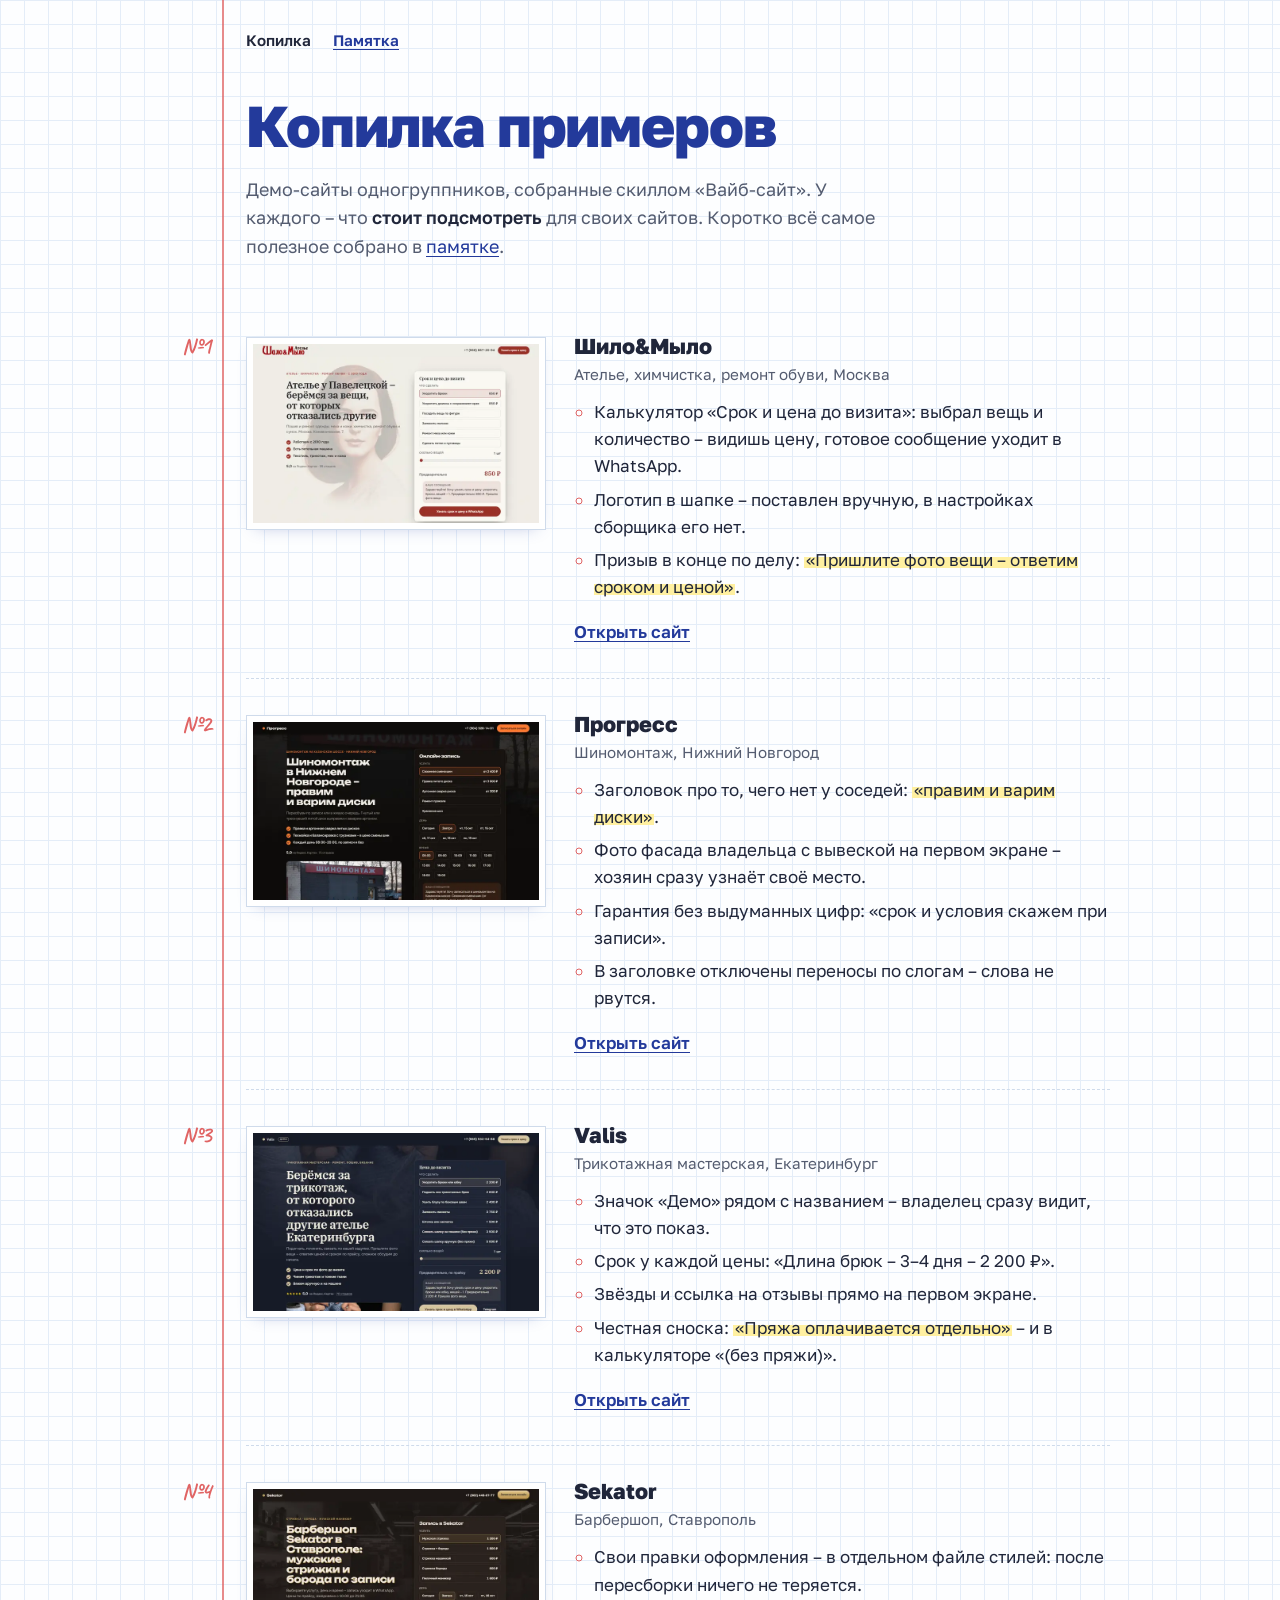
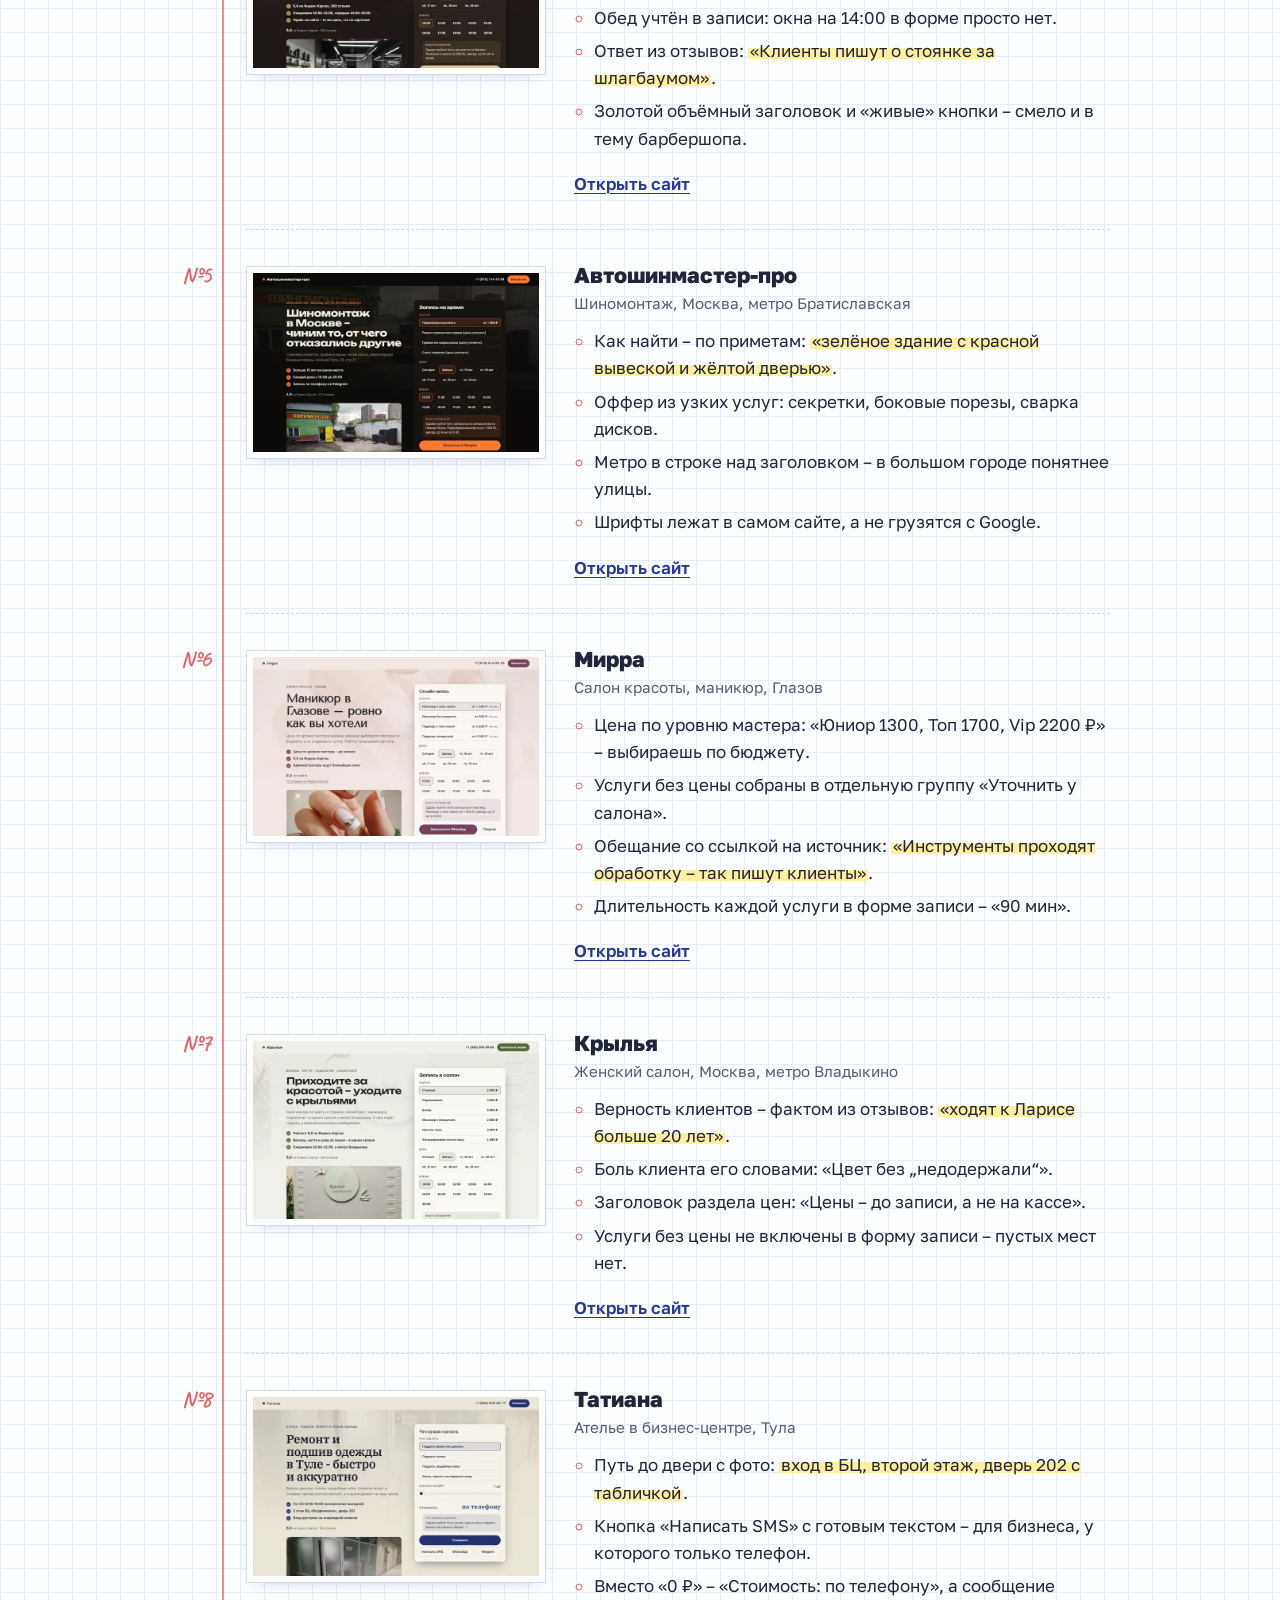
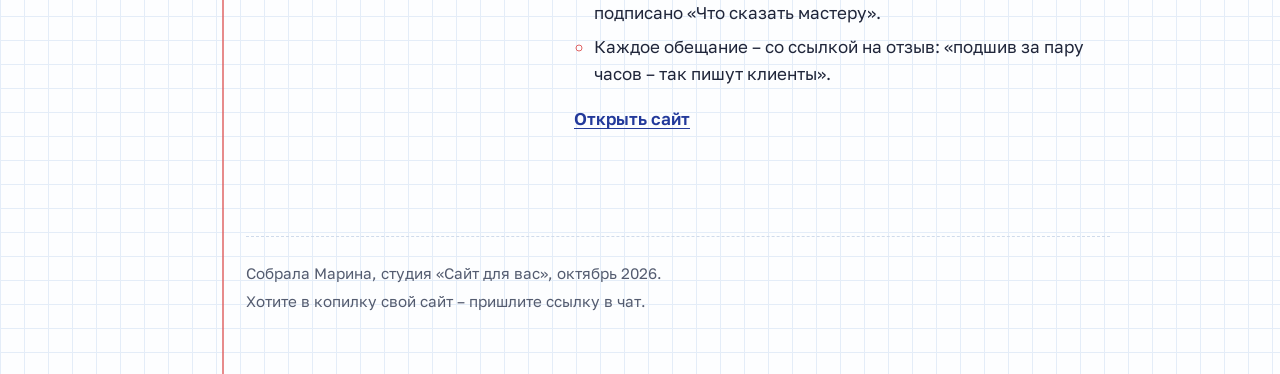
==== index.html @ 75100406 "Копилка примеров и памятка для одногруппников Co-Authored-By: Claude Opus 5.5 <noreply@anthropic.com" ====
<!doctype html>
<html lang="ru">
<head>
<meta charset="utf-8">
<meta name="viewport" content="width=device-width, initial-scale=1">
<title>Копилка примеров – сайты одногруппников</title>
<meta name="description" content="Восемь демо-сайтов одногруппников и что в каждом стоит подсмотреть для своих сайтов.">
<meta property="og:title" content="Копилка примеров – сайты одногруппников">
<meta property="og:description" content="Восемь демо-сайтов и что в каждом стоит подсмотреть: заголовки, путь до двери, кнопка SMS, честные цены.">
<meta property="og:type" content="website">
<meta name="robots" content="noindex, nofollow">
<link rel="icon" href="data:image/svg+xml,%3Csvg xmlns='http://www.w3.org/2000/svg' viewBox='0 0 32 32'%3E%3Crect width='32' height='32' rx='6' fill='%23233a9b'/%3E%3Cpath d='M9 6v20' stroke='%23e06464' stroke-width='2'/%3E%3C/svg%3E">
<link rel="stylesheet" href="assets/fonts/fonts.css">
<link rel="stylesheet" href="style.css">
</head>
<body>
<main class="page">
  <nav class="nav" aria-label="Страницы">
    <a href="./" aria-current="page">Копилка</a>
    <a href="pamyatka.html">Памятка</a>
  </nav>

  <h1>Копилка примеров</h1>
  <p class="lead">Демо-сайты одногруппников, собранные скиллом «Вайб-сайт». У каждого – что <strong>стоит подсмотреть</strong> для своих сайтов. Коротко всё самое полезное собрано в <a href="pamyatka.html">памятке</a>.</p>

  <ol class="clips">
    <li class="clip">
      <span class="note" aria-hidden="true">№1</span>
      <a class="shot" href="https://vineravip2018-jpg.github.io/shilo-mylo/" target="_blank" rel="noopener"><img src="assets/shots/shilo-mylo.webp" alt="Первый экран сайта ателье «Шило&amp;Мыло»" width="720" height="450" loading="lazy"></a>
      <div>
        <h3>Шило&amp;Мыло</h3>
        <p class="where">Ателье, химчистка, ремонт обуви, Москва</p>
        <ul>
          <li>Калькулятор «Срок и цена до визита»: выбрал вещь и количество – видишь цену, готовое сообщение уходит в WhatsApp.</li>
          <li>Логотип в шапке – поставлен вручную, в настройках сборщика его нет.</li>
          <li>Призыв в конце по делу: <mark>«Пришлите фото вещи – ответим сроком и ценой»</mark>.</li>
        </ul>
        <a class="open" href="https://vineravip2018-jpg.github.io/shilo-mylo/" target="_blank" rel="noopener">Открыть сайт</a>
      </div>
    </li>

    <li class="clip">
      <span class="note" aria-hidden="true">№2</span>
      <a class="shot" href="https://erzhevsky-glitch.github.io/shinomontazh-n-n-progress-prodayuschiy/" target="_blank" rel="noopener"><img src="assets/shots/progress.webp" alt="Первый экран сайта шиномонтажа «Прогресс»" width="720" height="450" loading="lazy"></a>
      <div>
        <h3>Прогресс</h3>
        <p class="where">Шиномонтаж, Нижний Новгород</p>
        <ul>
          <li>Заголовок про то, чего нет у соседей: <mark>«правим и варим диски»</mark>.</li>
          <li>Фото фасада владельца с вывеской на первом экране – хозяин сразу узнаёт своё место.</li>
          <li>Гарантия без выдуманных цифр: «срок и условия скажем при записи».</li>
          <li>В заголовке отключены переносы по слогам – слова не рвутся.</li>
        </ul>
        <a class="open" href="https://erzhevsky-glitch.github.io/shinomontazh-n-n-progress-prodayuschiy/" target="_blank" rel="noopener">Открыть сайт</a>
      </div>
    </li>

    <li class="clip">
      <span class="note" aria-hidden="true">№3</span>
      <a class="shot" href="https://matros-smg.github.io/valis/" target="_blank" rel="noopener"><img src="assets/shots/valis.webp" alt="Первый экран сайта трикотажной мастерской Valis" width="720" height="450" loading="lazy"></a>
      <div>
        <h3>Valis</h3>
        <p class="where">Трикотажная мастерская, Екатеринбург</p>
        <ul>
          <li>Значок «Демо» рядом с названием – владелец сразу видит, что это показ.</li>
          <li>Срок у каждой цены: «Длина брюк – 3–4 дня – 2 200 ₽».</li>
          <li>Звёзды и ссылка на отзывы прямо на первом экране.</li>
          <li>Честная сноска: <mark>«Пряжа оплачивается отдельно»</mark> – и в калькуляторе «(без пряжи)».</li>
        </ul>
        <a class="open" href="https://matros-smg.github.io/valis/" target="_blank" rel="noopener">Открыть сайт</a>
      </div>
    </li>

    <li class="clip">
      <span class="note" aria-hidden="true">№4</span>
      <a class="shot" href="https://andreikovalev68.github.io/sekator/" target="_blank" rel="noopener"><img src="assets/shots/sekator.webp" alt="Первый экран сайта барбершопа Sekator" width="720" height="450" loading="lazy"></a>
      <div>
        <h3>Sekator</h3>
        <p class="where">Барбершоп, Ставрополь</p>
        <ul>
          <li>Свои правки оформления – в отдельном файле стилей: после пересборки ничего не теряется.</li>
          <li>Обед учтён в записи: окна на 14:00 в форме просто нет.</li>
          <li>Ответ из отзывов: <mark>«Клиенты пишут о стоянке за шлагбаумом»</mark>.</li>
          <li>Золотой объёмный заголовок и «живые» кнопки – смело и в тему барбершопа.</li>
        </ul>
        <a class="open" href="https://andreikovalev68.github.io/sekator/" target="_blank" rel="noopener">Открыть сайт</a>
      </div>
    </li>

    <li class="clip">
      <span class="note" aria-hidden="true">№5</span>
      <a class="shot" href="https://allaulyanova.github.io/shinomontazh/" target="_blank" rel="noopener"><img src="assets/shots/avtoshinmaster.webp" alt="Первый экран сайта шиномонтажа «Автошинмастер-про»" width="720" height="450" loading="lazy"></a>
      <div>
        <h3>Автошинмастер-про</h3>
        <p class="where">Шиномонтаж, Москва, метро Братиславская</p>
        <ul>
          <li>Как найти – по приметам: <mark>«зелёное здание с красной вывеской и жёлтой дверью»</mark>.</li>
          <li>Оффер из узких услуг: секретки, боковые порезы, сварка дисков.</li>
          <li>Метро в строке над заголовком – в большом городе понятнее улицы.</li>
          <li>Шрифты лежат в самом сайте, а не грузятся с Google.</li>
        </ul>
        <a class="open" href="https://allaulyanova.github.io/shinomontazh/" target="_blank" rel="noopener">Открыть сайт</a>
      </div>
    </li>

    <li class="clip">
      <span class="note" aria-hidden="true">№6</span>
      <a class="shot" href="https://tuzir2022-creator.github.io/mirra/prod/" target="_blank" rel="noopener"><img src="assets/shots/mirra.webp" alt="Первый экран сайта салона красоты «Мирра»" width="720" height="450" loading="lazy"></a>
      <div>
        <h3>Мирра</h3>
        <p class="where">Салон красоты, маникюр, Глазов</p>
        <ul>
          <li>Цена по уровню мастера: «Юниор 1300, Топ 1700, Vip 2200 ₽» – выбираешь по бюджету.</li>
          <li>Услуги без цены собраны в отдельную группу «Уточнить у салона».</li>
          <li>Обещание со ссылкой на источник: <mark>«Инструменты проходят обработку – так пишут клиенты»</mark>.</li>
          <li>Длительность каждой услуги в форме записи – «90 мин».</li>
        </ul>
        <a class="open" href="https://tuzir2022-creator.github.io/mirra/prod/" target="_blank" rel="noopener">Открыть сайт</a>
      </div>
    </li>

    <li class="clip">
      <span class="note" aria-hidden="true">№7</span>
      <a class="shot" href="https://max19761007.github.io/wings/" target="_blank" rel="noopener"><img src="assets/shots/krylya.webp" alt="Первый экран сайта салона «Крылья»" width="720" height="450" loading="lazy"></a>
      <div>
        <h3>Крылья</h3>
        <p class="where">Женский салон, Москва, метро Владыкино</p>
        <ul>
          <li>Верность клиентов – фактом из отзывов: <mark>«ходят к Ларисе больше 20 лет»</mark>.</li>
          <li>Боль клиента его словами: «Цвет без „недодержали“».</li>
          <li>Заголовок раздела цен: «Цены – до записи, а не на кассе».</li>
          <li>Услуги без цены не включены в форму записи – пустых мест нет.</li>
        </ul>
        <a class="open" href="https://max19761007.github.io/wings/" target="_blank" rel="noopener">Открыть сайт</a>
      </div>
    </li>

    <li class="clip">
      <span class="note" aria-hidden="true">№8</span>
      <a class="shot" href="https://stomlr64-bit.github.io/tatiana/" target="_blank" rel="noopener"><img src="assets/shots/tatiana.webp" alt="Первый экран сайта ателье «Татиана»" width="720" height="450" loading="lazy"></a>
      <div>
        <h3>Татиана</h3>
        <p class="where">Ателье в бизнес-центре, Тула</p>
        <ul>
          <li>Путь до двери с фото: <mark>вход в БЦ, второй этаж, дверь 202 с табличкой</mark>.</li>
          <li>Кнопка «Написать SMS» с готовым текстом – для бизнеса, у которого только телефон.</li>
          <li>Вместо «0 ₽» – «Стоимость: по телефону», а сообщение подписано «Что сказать мастеру».</li>
          <li>Каждое обещание – со ссылкой на отзыв: «подшив за пару часов – так пишут клиенты».</li>
        </ul>
        <a class="open" href="https://stomlr64-bit.github.io/tatiana/" target="_blank" rel="noopener">Открыть сайт</a>
      </div>
    </li>
  </ol>

  <footer class="foot">
    <p>Собрала Марина, студия «Сайт для вас», октябрь 2026.</p>
    <p>Хотите в копилку свой сайт – пришлите ссылку в чат.</p>
  </footer>
</main>
</body>
</html>
---- assets/fonts/fonts.css ----
/* Шрифты страницы лежат в самой странице (не грузятся с Google Fonts): Golos Text 400–800, Caveat 600.
   Алфавиты: кириллица и латиница (в latin-ext – знак рубля ₽). Источник: Google Fonts, лицензия SIL Open Font License. */
/* cyrillic-ext */
@font-face {
  font-family: 'Caveat';
  font-style: normal;
  font-weight: 600;
  font-display: swap;
  src: url(caveat-cyrillic-ext.woff2) format('woff2');
  unicode-range: U+0460-052F, U+1C80-1C8A, U+20B4, U+2DE0-2DFF, U+A640-A69F, U+FE2E-FE2F;
}
/* cyrillic */
@font-face {
  font-family: 'Caveat';
  font-style: normal;
  font-weight: 600;
  font-display: swap;
  src: url(caveat-cyrillic.woff2) format('woff2');
  unicode-range: U+0301, U+0400-045F, U+0490-0491, U+04B0-04B1, U+2116;
}
/* latin-ext */
@font-face {
  font-family: 'Caveat';
  font-style: normal;
  font-weight: 600;
  font-display: swap;
  src: url(caveat-latin-ext.woff2) format('woff2');
  unicode-range: U+0100-02BA, U+02BD-02C5, U+02C7-02CC, U+02CE-02D7, U+02DD-02FF, U+0304, U+0308, U+0329, U+1D00-1DBF, U+1E00-1E9F, U+1EF2-1EFF, U+2020, U+20A0-20AB, U+20AD-20C4, U+2113, U+2C60-2C7F, U+A720-A7FF;
}
/* latin */
@font-face {
  font-family: 'Caveat';
  font-style: normal;
  font-weight: 600;
  font-display: swap;
  src: url(caveat-latin.woff2) format('woff2');
  unicode-range: U+0000-00FF, U+0131, U+0152-0153, U+02BB-02BC, U+02C6, U+02DA, U+02DC, U+0304, U+0308, U+0329, U+2000-206F, U+20AC, U+2122, U+2191, U+2193, U+2212, U+2215, U+FEFF, U+FFFD;
}
/* cyrillic-ext */
@font-face {
  font-family: 'Golos Text';
  font-style: normal;
  font-weight: 400;
  font-display: swap;
  src: url(golos-text-cyrillic-ext.woff2) format('woff2');
  unicode-range: U+0460-052F, U+1C80-1C8A, U+20B4, U+2DE0-2DFF, U+A640-A69F, U+FE2E-FE2F;
}
/* cyrillic */
@font-face {
  font-family: 'Golos Text';
  font-style: normal;
  font-weight: 400;
  font-display: swap;
  src: url(golos-text-cyrillic.woff2) format('woff2');
  unicode-range: U+0301, U+0400-045F, U+0490-0491, U+04B0-04B1, U+2116;
}
/* latin-ext */
@font-face {
  font-family: 'Golos Text';
  font-style: normal;
  font-weight: 400;
  font-display: swap;
  src: url(golos-text-latin-ext.woff2) format('woff2');
  unicode-range: U+0100-02BA, U+02BD-02C5, U+02C7-02CC, U+02CE-02D7, U+02DD-02FF, U+0304, U+0308, U+0329, U+1D00-1DBF, U+1E00-1E9F, U+1EF2-1EFF, U+2020, U+20A0-20AB, U+20AD-20C4, U+2113, U+2C60-2C7F, U+A720-A7FF;
}
/* latin */
@font-face {
  font-family: 'Golos Text';
  font-style: normal;
  font-weight: 400;
  font-display: swap;
  src: url(golos-text-latin.woff2) format('woff2');
  unicode-range: U+0000-00FF, U+0131, U+0152-0153, U+02BB-02BC, U+02C6, U+02DA, U+02DC, U+0304, U+0308, U+0329, U+2000-206F, U+20AC, U+2122, U+2191, U+2193, U+2212, U+2215, U+FEFF, U+FFFD;
}
/* cyrillic-ext */
@font-face {
  font-family: 'Golos Text';
  font-style: normal;
  font-weight: 600;
  font-display: swap;
  src: url(golos-text-cyrillic-ext.woff2) format('woff2');
  unicode-range: U+0460-052F, U+1C80-1C8A, U+20B4, U+2DE0-2DFF, U+A640-A69F, U+FE2E-FE2F;
}
/* cyrillic */
@font-face {
  font-family: 'Golos Text';
  font-style: normal;
  font-weight: 600;
  font-display: swap;
  src: url(golos-text-cyrillic.woff2) format('woff2');
  unicode-range: U+0301, U+0400-045F, U+0490-0491, U+04B0-04B1, U+2116;
}
/* latin-ext */
@font-face {
  font-family: 'Golos Text';
  font-style: normal;
  font-weight: 600;
  font-display: swap;
  src: url(golos-text-latin-ext.woff2) format('woff2');
  unicode-range: U+0100-02BA, U+02BD-02C5, U+02C7-02CC, U+02CE-02D7, U+02DD-02FF, U+0304, U+0308, U+0329, U+1D00-1DBF, U+1E00-1E9F, U+1EF2-1EFF, U+2020, U+20A0-20AB, U+20AD-20C4, U+2113, U+2C60-2C7F, U+A720-A7FF;
}
/* latin */
@font-face {
  font-family: 'Golos Text';
  font-style: normal;
  font-weight: 600;
  font-display: swap;
  src: url(golos-text-latin.woff2) format('woff2');
  unicode-range: U+0000-00FF, U+0131, U+0152-0153, U+02BB-02BC, U+02C6, U+02DA, U+02DC, U+0304, U+0308, U+0329, U+2000-206F, U+20AC, U+2122, U+2191, U+2193, U+2212, U+2215, U+FEFF, U+FFFD;
}
/* cyrillic-ext */
@font-face {
  font-family: 'Golos Text';
  font-style: normal;
  font-weight: 800;
  font-display: swap;
  src: url(golos-text-cyrillic-ext.woff2) format('woff2');
  unicode-range: U+0460-052F, U+1C80-1C8A, U+20B4, U+2DE0-2DFF, U+A640-A69F, U+FE2E-FE2F;
}
/* cyrillic */
@font-face {
  font-family: 'Golos Text';
  font-style: normal;
  font-weight: 800;
  font-display: swap;
  src: url(golos-text-cyrillic.woff2) format('woff2');
  unicode-range: U+0301, U+0400-045F, U+0490-0491, U+04B0-04B1, U+2116;
}
/* latin-ext */
@font-face {
  font-family: 'Golos Text';
  font-style: normal;
  font-weight: 800;
  font-display: swap;
  src: url(golos-text-latin-ext.woff2) format('woff2');
  unicode-range: U+0100-02BA, U+02BD-02C5, U+02C7-02CC, U+02CE-02D7, U+02DD-02FF, U+0304, U+0308, U+0329, U+1D00-1DBF, U+1E00-1E9F, U+1EF2-1EFF, U+2020, U+20A0-20AB, U+20AD-20C4, U+2113, U+2C60-2C7F, U+A720-A7FF;
}
/* latin */
@font-face {
  font-family: 'Golos Text';
  font-style: normal;
  font-weight: 800;
  font-display: swap;
  src: url(golos-text-latin.woff2) format('woff2');
  unicode-range: U+0000-00FF, U+0131, U+0152-0153, U+02BB-02BC, U+02C6, U+02DA, U+02DC, U+0304, U+0308, U+0329, U+2000-206F, U+20AC, U+2122, U+2191, U+2193, U+2212, U+2215, U+FEFF, U+FFFD;
}
---- style.css ----
/* Копилка примеров и памятка – страница-тетрадь: клетка, красное поле, синие чернила, жёлтый маркер */
:root {
  --paper: #fdfeff;
  --grid: #e4edf8;
  --ink: #233a9b;
  --text: #20263a;
  --pencil: #545c70;
  --margin: #e06464;
  --marker: #fff0a0;
  --rule: #cfdbeb;
  --cell: 24px;
  --gut: 20px;
}
* { box-sizing: border-box; }
html { -webkit-text-size-adjust: 100%; }
body {
  margin: 0; color: var(--text); background-color: var(--paper);
  background-image:
    linear-gradient(var(--grid) 1px, transparent 1px),
    linear-gradient(90deg, var(--grid) 1px, transparent 1px);
  background-size: var(--cell) var(--cell);
  font: 400 17px/1.6 "Golos Text", "Segoe UI", system-ui, sans-serif;
}
a { color: var(--ink); text-underline-offset: 3px; text-decoration-thickness: 1px; }
a:hover { text-decoration-thickness: 2px; }
:focus-visible { outline: 3px solid var(--ink); outline-offset: 3px; border-radius: 2px; }

/* лист с красным полем слева */
.page {
  max-width: 980px; margin: 0 auto; padding: 28px var(--gut) 56px 96px;
  position: relative;
}
.page::before {
  content: ""; position: absolute; top: 0; bottom: 0; left: 72px;
  border-left: 2px solid var(--margin); opacity: .75;
}

.nav { display: flex; gap: 22px; font-weight: 600; font-size: .95rem; margin-bottom: 44px; }
.nav a[aria-current="page"] { color: var(--text); text-decoration: none; }

h1 {
  margin: 0; color: var(--ink); font-weight: 800;
  font-size: clamp(2.3rem, 6vw, 3.6rem); line-height: 1.05; letter-spacing: -.02em;
}
.lead { max-width: 640px; margin: 18px 0 0; font-size: 1.12rem; color: var(--pencil); }
.lead strong { color: var(--text); font-weight: 600; }

h2 {
  margin: 64px 0 8px; color: var(--ink); font-weight: 800;
  font-size: clamp(1.6rem, 3.6vw, 2.2rem); line-height: 1.15; letter-spacing: -.01em;
}
h2 + .sub { margin: 0 0 24px; color: var(--pencil); max-width: 640px; }

mark { background: linear-gradient(transparent 38%, var(--marker) 38%, var(--marker) 92%, transparent 92%); color: inherit; padding: 0 2px; }

/* пометка карандашом на полях */
.note {
  position: absolute; left: -96px; width: 62px; text-align: right;
  font: 600 1.55rem/1 "Caveat", cursive; color: var(--margin); transform: rotate(-4deg);
}

/* ---------- копилка: вырезки ---------- */
.clips { list-style: none; margin: 40px 0 0; padding: 0; }
.clip {
  position: relative; display: grid; grid-template-columns: 300px minmax(0, 1fr); gap: 28px;
  padding: 32px 0; border-top: 1px dashed var(--rule);
}
.clip:first-child { border-top: 0; }
.clip .note { top: 34px; }
.shot {
  display: block; align-self: start; margin: 4px 0 0; padding: 6px; background: #fff;
  border: 1px solid var(--rule); box-shadow: 0 6px 16px -10px rgba(35, 58, 155, .35);
}
.shot img { display: block; width: 100%; height: auto; aspect-ratio: 16 / 10; object-fit: cover; }
.clip h3 { margin: 0; font-size: 1.35rem; line-height: 1.25; font-weight: 800; }
.where { margin: 2px 0 12px; color: var(--pencil); font-size: .95rem; }
.clip ul { margin: 0; padding-left: 20px; }
.clip li { margin: 6px 0; }
.clip li::marker { color: var(--margin); }
.open { display: inline-block; margin-top: 12px; font-weight: 600; }

/* ---------- памятка ---------- */
.tips, .errors { margin: 0; padding-left: 0; list-style: none; counter-reset: n; }
.tips > li, .errors > li { position: relative; counter-increment: n; padding: 14px 0 14px 0; border-top: 1px dashed var(--rule); }
.tips > li:first-child, .errors > li:first-child { border-top: 0; }
.tips > li::before, .errors > li::before {
  content: counter(n); position: absolute; left: -96px; width: 62px; text-align: right; top: 12px;
  font: 600 1.7rem/1 "Caveat", cursive; color: var(--ink);
}
.errors > li::before { color: var(--margin); }
.tips h3, .errors h3 { margin: 0 0 4px; font-size: 1.12rem; font-weight: 800; line-height: 1.35; }
.tips p, .errors p { margin: 4px 0 0; max-width: 680px; }
.tips ul { margin: 6px 0 0; padding-left: 20px; }
.tips ul li::marker { color: var(--margin); }
.src { color: var(--pencil); font-size: .9rem; }
.errors .fix { margin-top: 6px; color: var(--pencil); }
.errors .fix b { color: var(--text); }

.check { list-style: none; margin: 8px 0 0; padding: 0; max-width: 680px; }
.check li { border-top: 1px dashed var(--rule); }
.check li:first-child { border-top: 0; }
.check label { display: flex; gap: 14px; align-items: flex-start; padding: 12px 0; cursor: pointer; }
.check input { flex: none; width: 22px; height: 22px; margin: 2px 0 0; accent-color: var(--ink); cursor: pointer; }
.check input:checked + span { color: var(--pencil); text-decoration: line-through; text-decoration-color: var(--margin); }

.foot { margin-top: 72px; padding-top: 20px; border-top: 1px dashed var(--rule); color: var(--pencil); font-size: .95rem; }
.foot p { margin: 4px 0; }

/* ---------- телефон ---------- */
@media (max-width: 760px) {
  .page { padding: 20px var(--gut) 48px 44px; }
  .page::before { left: 30px; }
  .nav { margin-bottom: 32px; }
  .clip { grid-template-columns: 1fr; gap: 16px; padding: 28px 0; }
  .note { left: -44px; width: 26px; font-size: 1.1rem; }
  .clip .note { top: 30px; }
  .tips > li::before, .errors > li::before { left: -44px; width: 26px; font-size: 1.35rem; }
  h2 { margin-top: 52px; }
}
@media print {
  body { background: #fff; }
  .page::before, .nav { display: none; }
  .page { padding-left: 64px; }
}
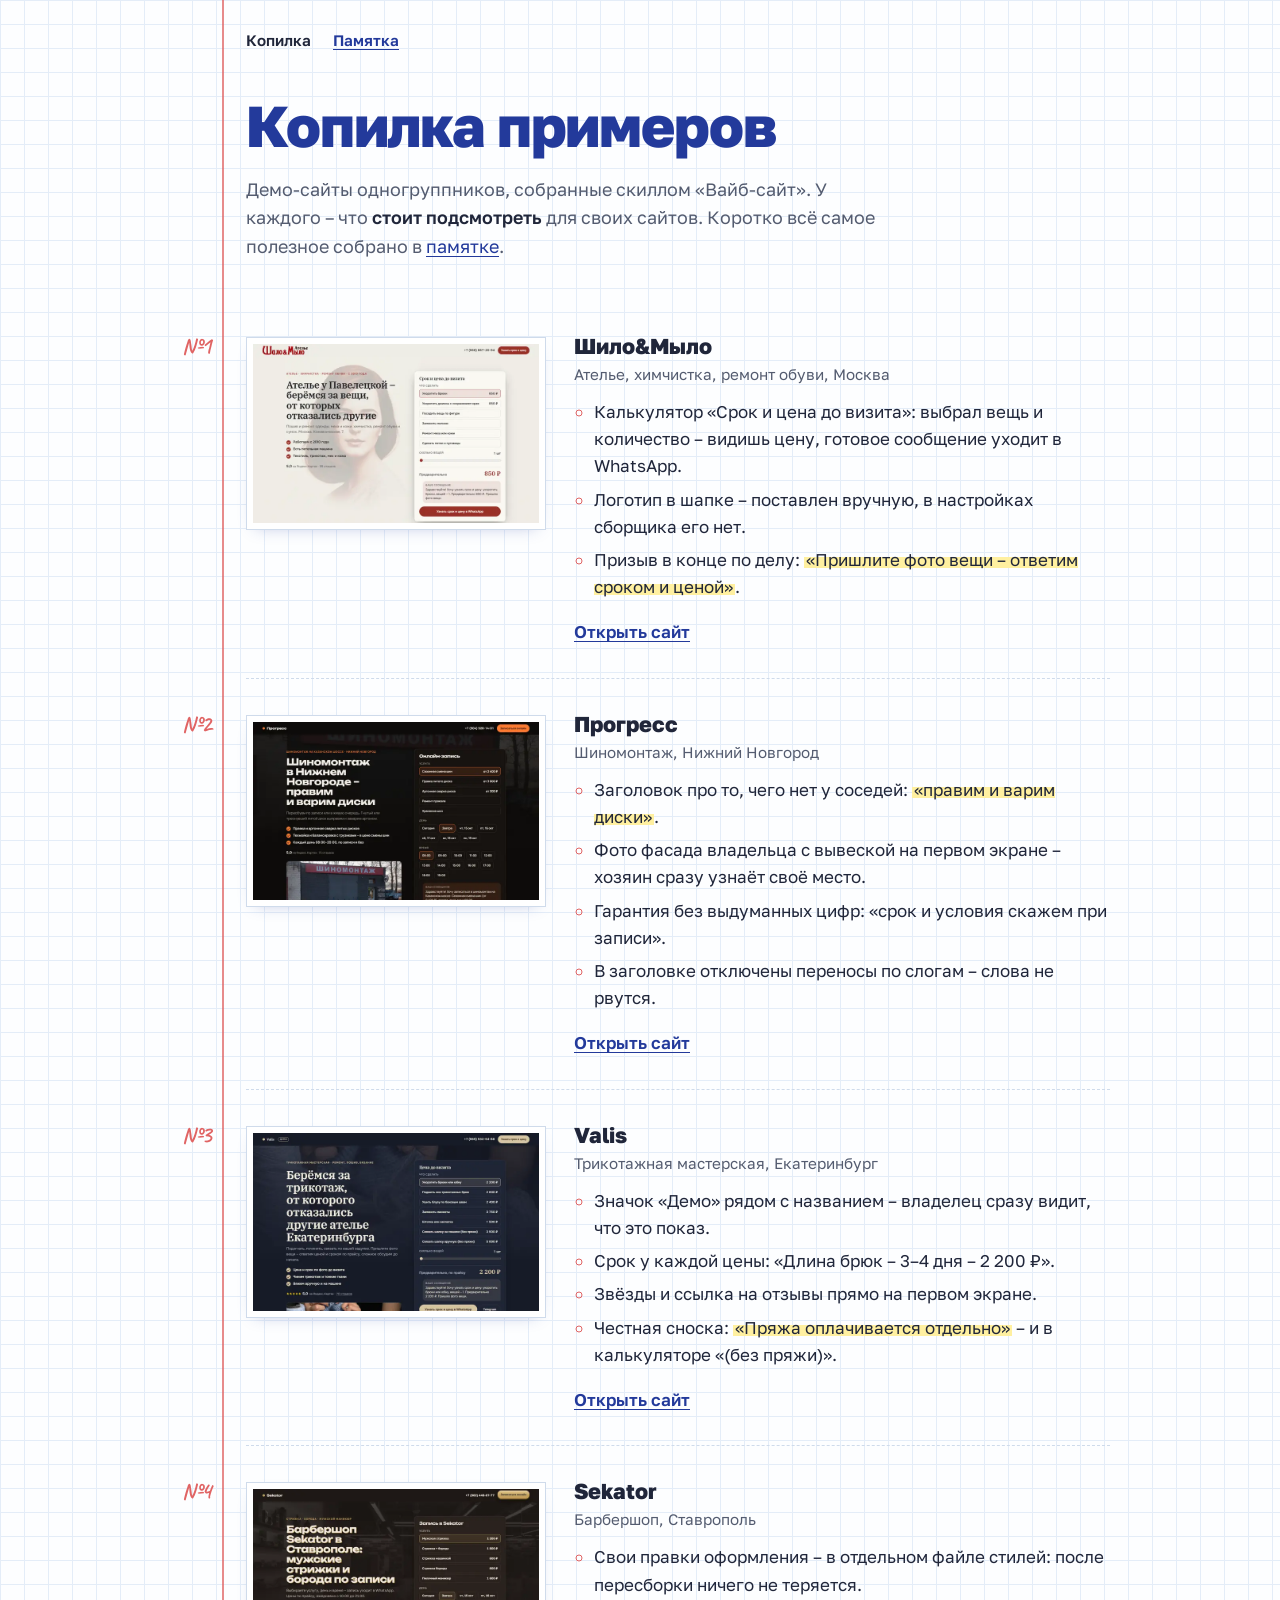
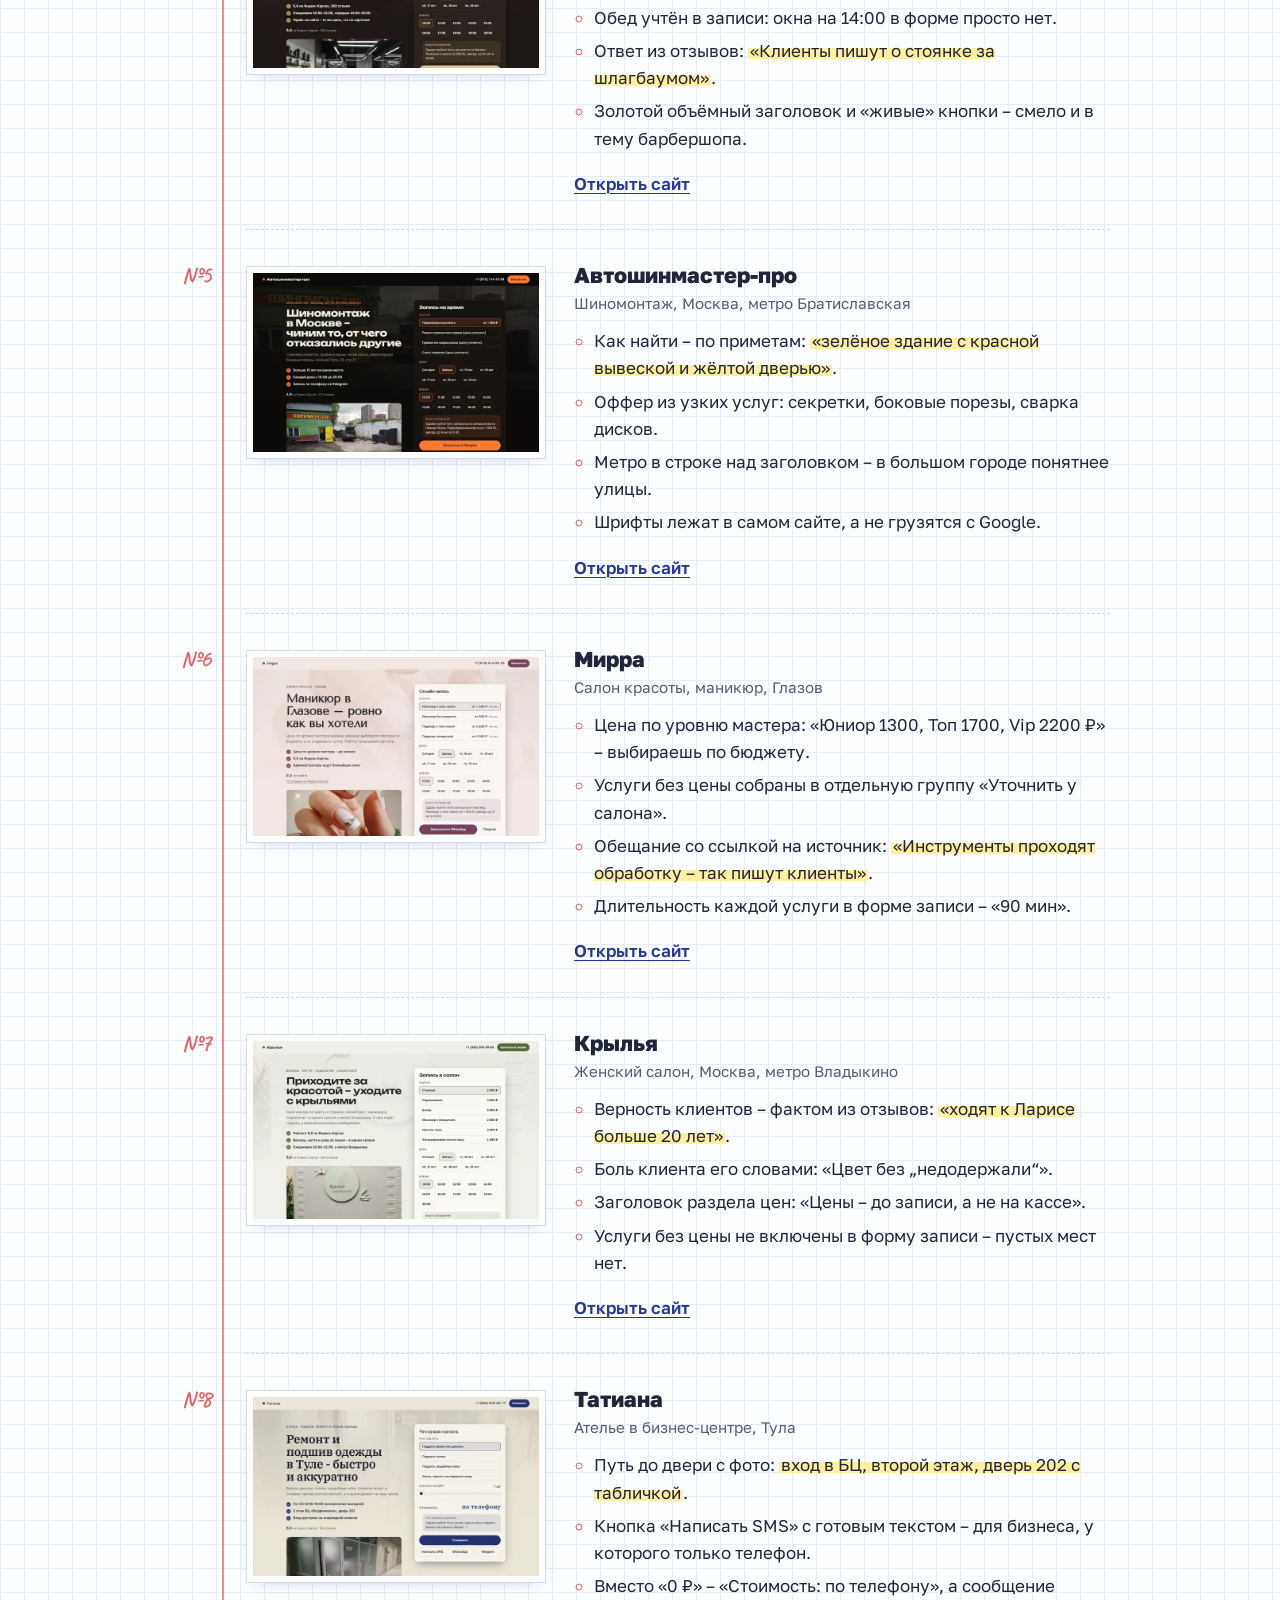
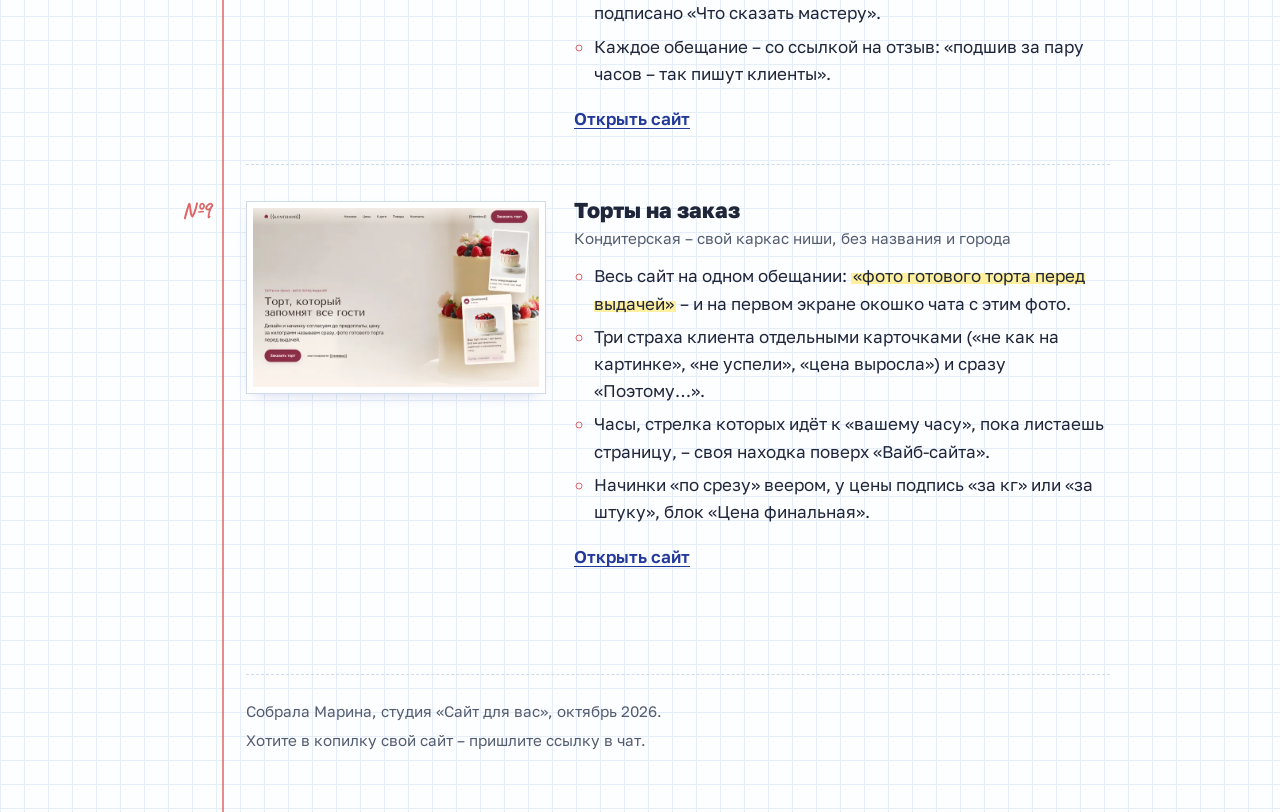
==== commit 4ad9665c: "Копилка: пример №9 – каркас «Торты на заказ», приём №11 в памятке Co-Authored-By: Claude Opus 5.5 <n" ====
--- a/index.html
+++ b/index.html
@@ -4,9 +4,9 @@
 <meta charset="utf-8">
 <meta name="viewport" content="width=device-width, initial-scale=1">
 <title>Копилка примеров – сайты одногруппников</title>
-<meta name="description" content="Восемь демо-сайтов одногруппников и что в каждом стоит подсмотреть для своих сайтов.">
+<meta name="description" content="Девять демо-сайтов одногруппников и что в каждом стоит подсмотреть для своих сайтов.">
 <meta property="og:title" content="Копилка примеров – сайты одногруппников">
-<meta property="og:description" content="Восемь демо-сайтов и что в каждом стоит подсмотреть: заголовки, путь до двери, кнопка SMS, честные цены.">
+<meta property="og:description" content="Девять демо-сайтов и что в каждом стоит подсмотреть: заголовки, путь до двери, кнопка SMS, честные цены.">
 <meta property="og:type" content="website">
 <meta name="robots" content="noindex, nofollow">
 <link rel="icon" href="data:image/svg+xml,%3Csvg xmlns='http://www.w3.org/2000/svg' viewBox='0 0 32 32'%3E%3Crect width='32' height='32' rx='6' fill='%23233a9b'/%3E%3Cpath d='M9 6v20' stroke='%23e06464' stroke-width='2'/%3E%3C/svg%3E">
@@ -150,6 +150,22 @@
         <a class="open" href="https://stomlr64-bit.github.io/tatiana/" target="_blank" rel="noopener">Открыть сайт</a>
       </div>
     </li>
+
+    <li class="clip">
+      <span class="note" aria-hidden="true">№9</span>
+      <a class="shot" href="https://annanatroshvili24-afk.github.io/cakes-demo/" target="_blank" rel="noopener"><img src="assets/shots/torty.webp" alt="Первый экран каркаса сайта «Торты на заказ»" width="720" height="450" loading="lazy"></a>
+      <div>
+        <h3>Торты на заказ</h3>
+        <p class="where">Кондитерская – свой каркас ниши, без названия и города</p>
+        <ul>
+          <li>Весь сайт на одном обещании: <mark>«фото готового торта перед выдачей»</mark> – и на первом экране окошко чата с этим фото.</li>
+          <li>Три страха клиента отдельными карточками («не как на картинке», «не успели», «цена выросла») и сразу «Поэтому…».</li>
+          <li>Часы, стрелка которых идёт к «вашему часу», пока листаешь страницу, – своя находка поверх «Вайб-сайта».</li>
+          <li>Начинки «по срезу» веером, у цены подпись «за кг» или «за штуку», блок «Цена финальная».</li>
+        </ul>
+        <a class="open" href="https://annanatroshvili24-afk.github.io/cakes-demo/" target="_blank" rel="noopener">Открыть сайт</a>
+      </div>
+    </li>
   </ol>
 
   <footer class="foot">
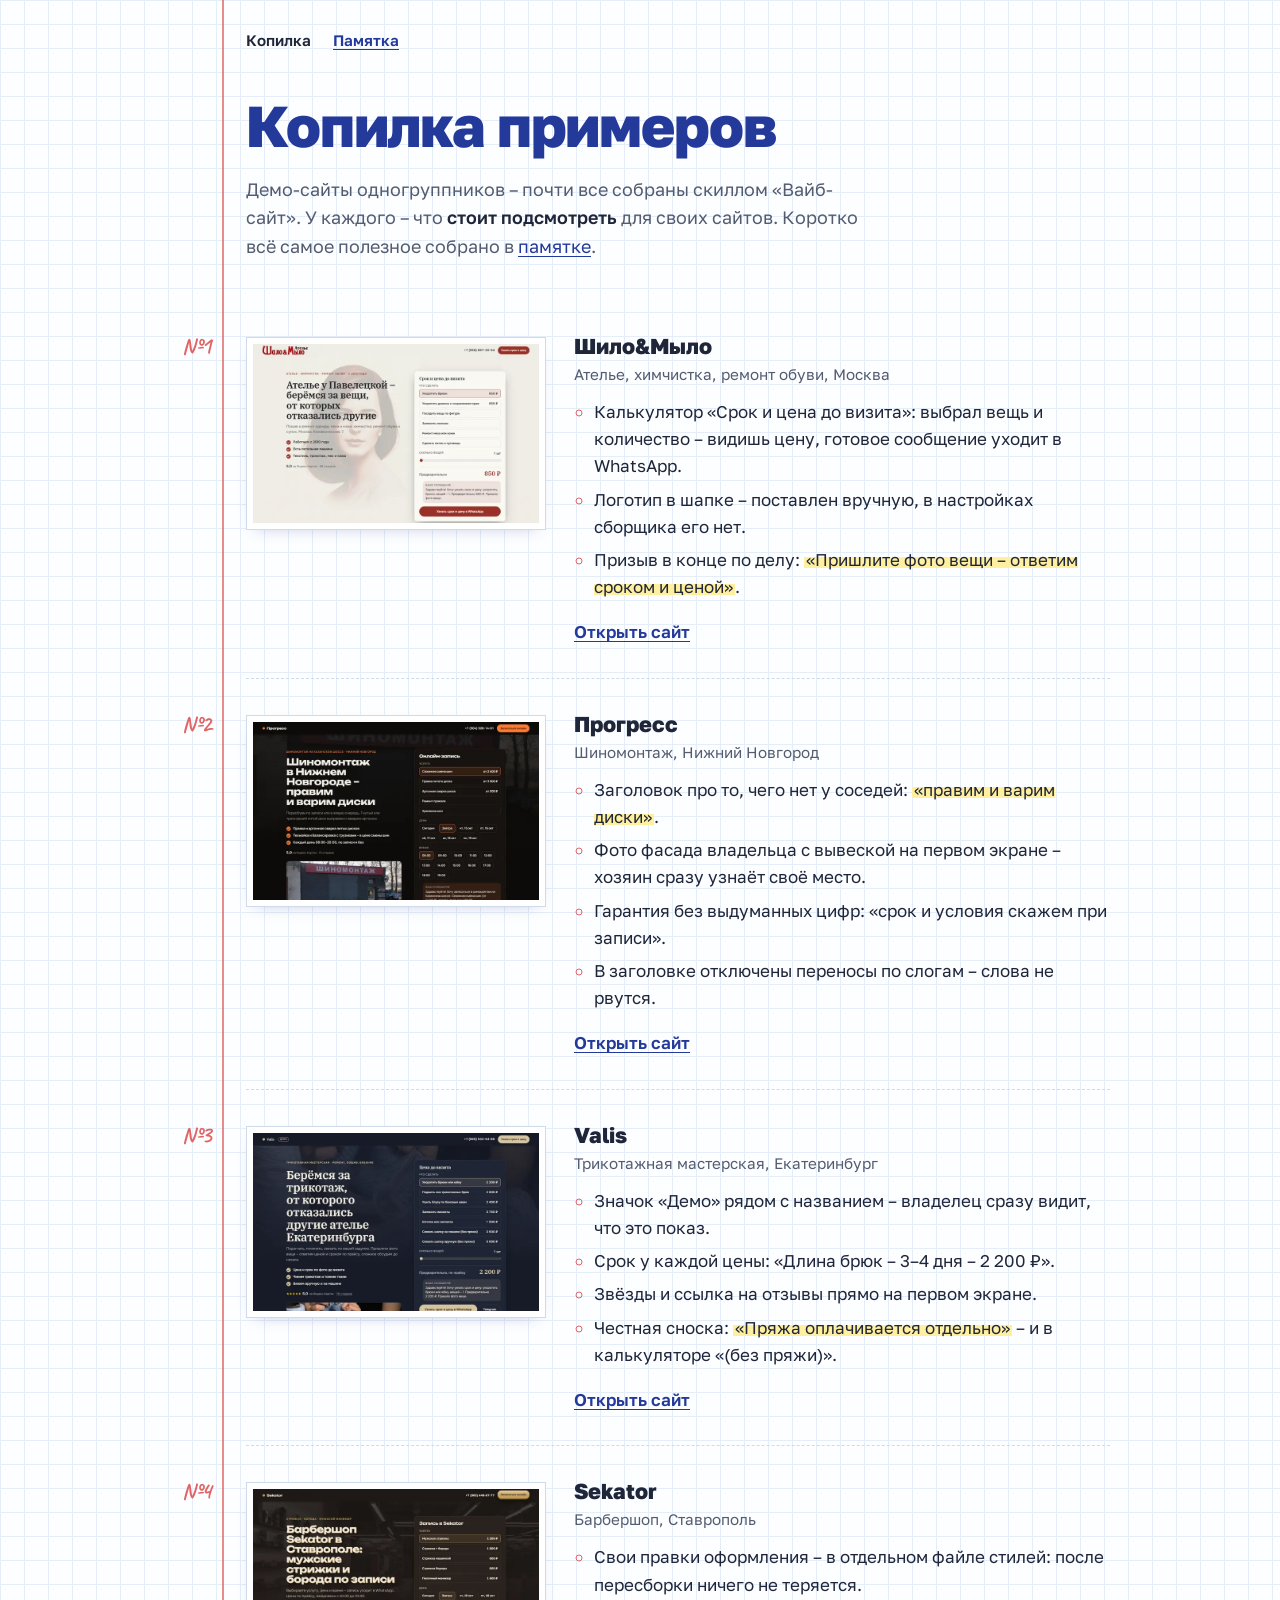
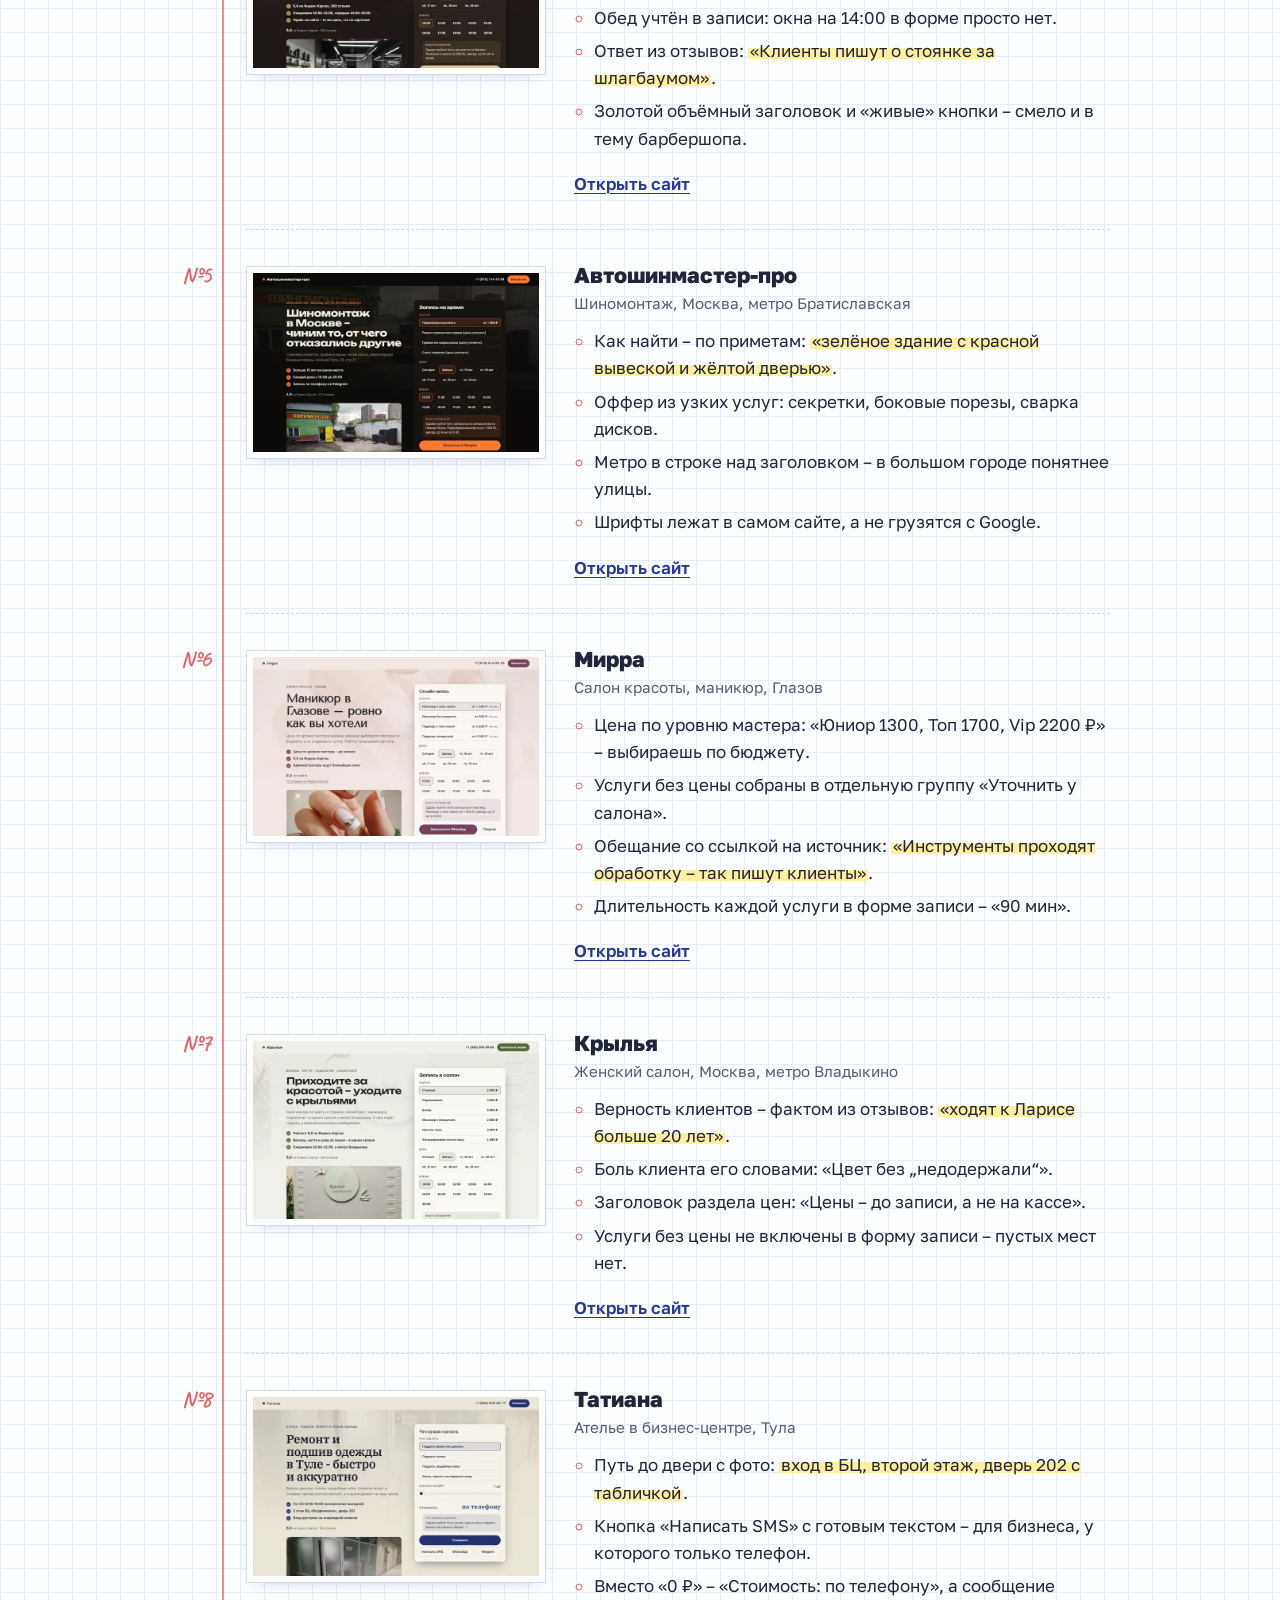
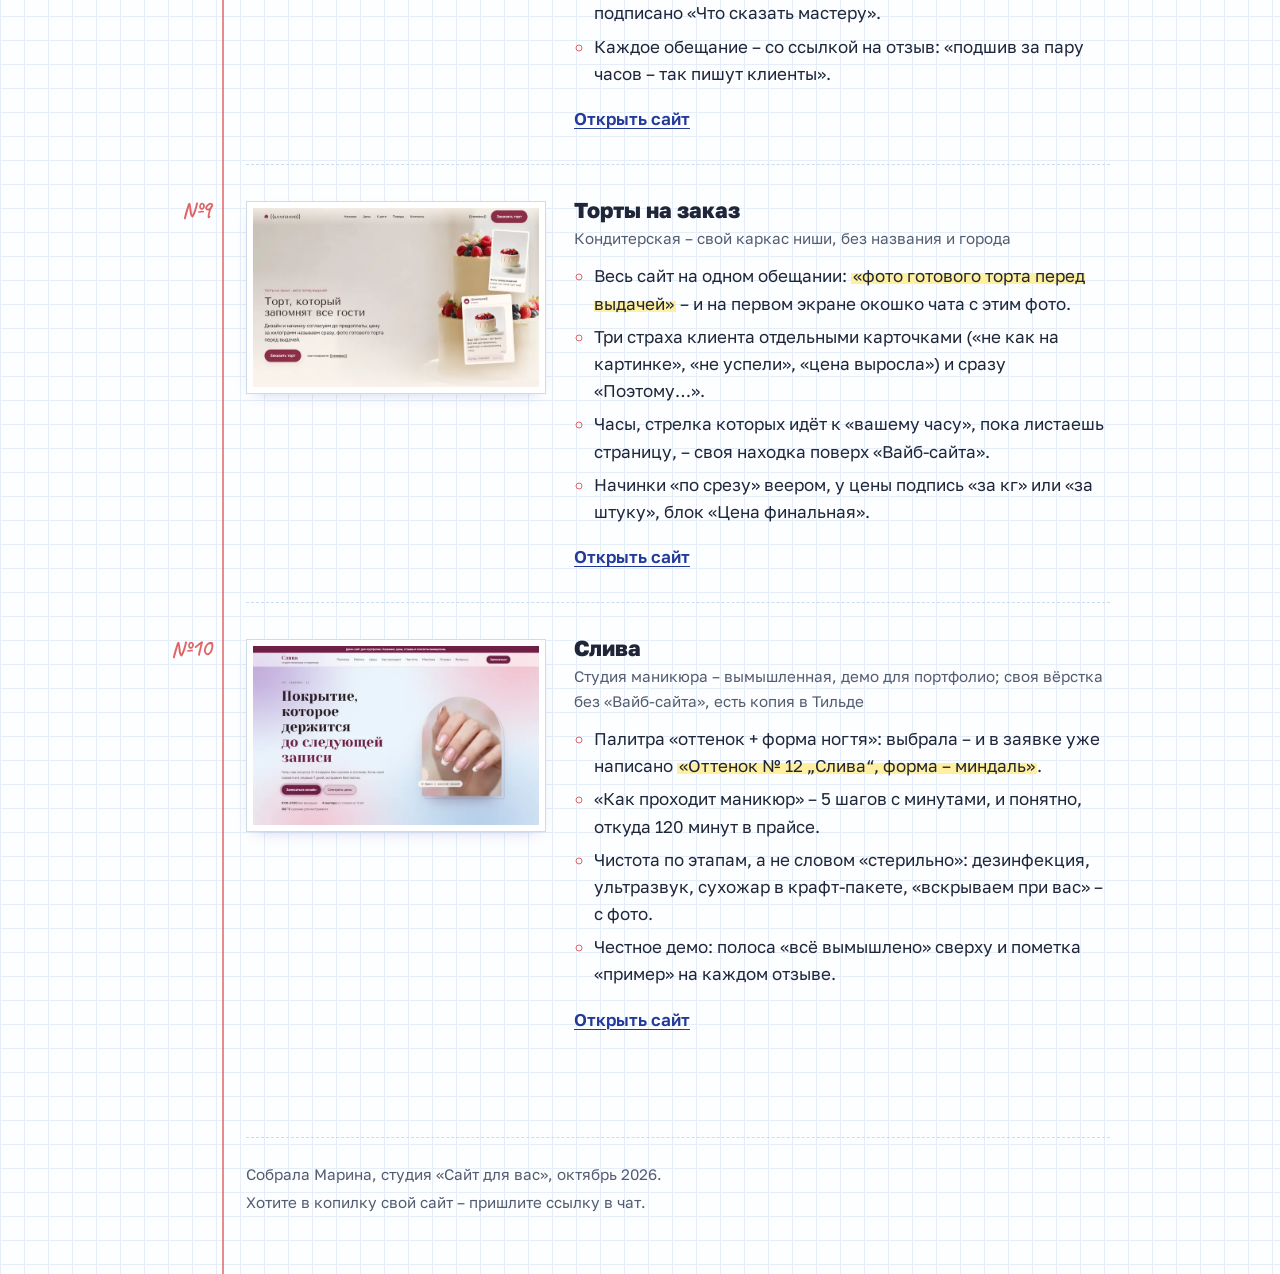
==== commit 91af4859: "Копилка: пример №10 – «Слива» (студия маникюра), приёмы №12–13 в памятке Co-Authored-By: Claude Opus" ====
--- a/index.html
+++ b/index.html
@@ -4,9 +4,9 @@
 <meta charset="utf-8">
 <meta name="viewport" content="width=device-width, initial-scale=1">
 <title>Копилка примеров – сайты одногруппников</title>
-<meta name="description" content="Девять демо-сайтов одногруппников и что в каждом стоит подсмотреть для своих сайтов.">
+<meta name="description" content="Десять демо-сайтов одногруппников и что в каждом стоит подсмотреть для своих сайтов.">
 <meta property="og:title" content="Копилка примеров – сайты одногруппников">
-<meta property="og:description" content="Девять демо-сайтов и что в каждом стоит подсмотреть: заголовки, путь до двери, кнопка SMS, честные цены.">
+<meta property="og:description" content="Десять демо-сайтов и что в каждом стоит подсмотреть: заголовки, путь до двери, кнопка SMS, честные цены.">
 <meta property="og:type" content="website">
 <meta name="robots" content="noindex, nofollow">
 <link rel="icon" href="data:image/svg+xml,%3Csvg xmlns='http://www.w3.org/2000/svg' viewBox='0 0 32 32'%3E%3Crect width='32' height='32' rx='6' fill='%23233a9b'/%3E%3Cpath d='M9 6v20' stroke='%23e06464' stroke-width='2'/%3E%3C/svg%3E">
@@ -21,7 +21,7 @@
   </nav>
 
   <h1>Копилка примеров</h1>
-  <p class="lead">Демо-сайты одногруппников, собранные скиллом «Вайб-сайт». У каждого – что <strong>стоит подсмотреть</strong> для своих сайтов. Коротко всё самое полезное собрано в <a href="pamyatka.html">памятке</a>.</p>
+  <p class="lead">Демо-сайты одногруппников – почти все собраны скиллом «Вайб-сайт». У каждого – что <strong>стоит подсмотреть</strong> для своих сайтов. Коротко всё самое полезное собрано в <a href="pamyatka.html">памятке</a>.</p>
 
   <ol class="clips">
     <li class="clip">
@@ -166,6 +166,22 @@
         <a class="open" href="https://annanatroshvili24-afk.github.io/cakes-demo/" target="_blank" rel="noopener">Открыть сайт</a>
       </div>
     </li>
+
+    <li class="clip">
+      <span class="note" aria-hidden="true">№10</span>
+      <a class="shot" href="https://agnia777.github.io/test_websit_webcode/" target="_blank" rel="noopener"><img src="assets/shots/sliva.webp" alt="Первый экран демо-сайта студии маникюра «Слива»" width="720" height="450" loading="lazy"></a>
+      <div>
+        <h3>Слива</h3>
+        <p class="where">Студия маникюра – вымышленная, демо для портфолио; своя вёрстка без «Вайб-сайта», есть копия в Тильде</p>
+        <ul>
+          <li>Палитра «оттенок + форма ногтя»: выбрала – и в заявке уже написано <mark>«Оттенок № 12 „Слива“, форма – миндаль»</mark>.</li>
+          <li>«Как проходит маникюр» – 5 шагов с минутами, и понятно, откуда 120 минут в прайсе.</li>
+          <li>Чистота по этапам, а не словом «стерильно»: дезинфекция, ультразвук, сухожар в крафт-пакете, «вскрываем при вас» – с фото.</li>
+          <li>Честное демо: полоса «всё вымышлено» сверху и пометка «пример» на каждом отзыве.</li>
+        </ul>
+        <a class="open" href="https://agnia777.github.io/test_websit_webcode/" target="_blank" rel="noopener">Открыть сайт</a>
+      </div>
+    </li>
   </ol>
 
   <footer class="foot">
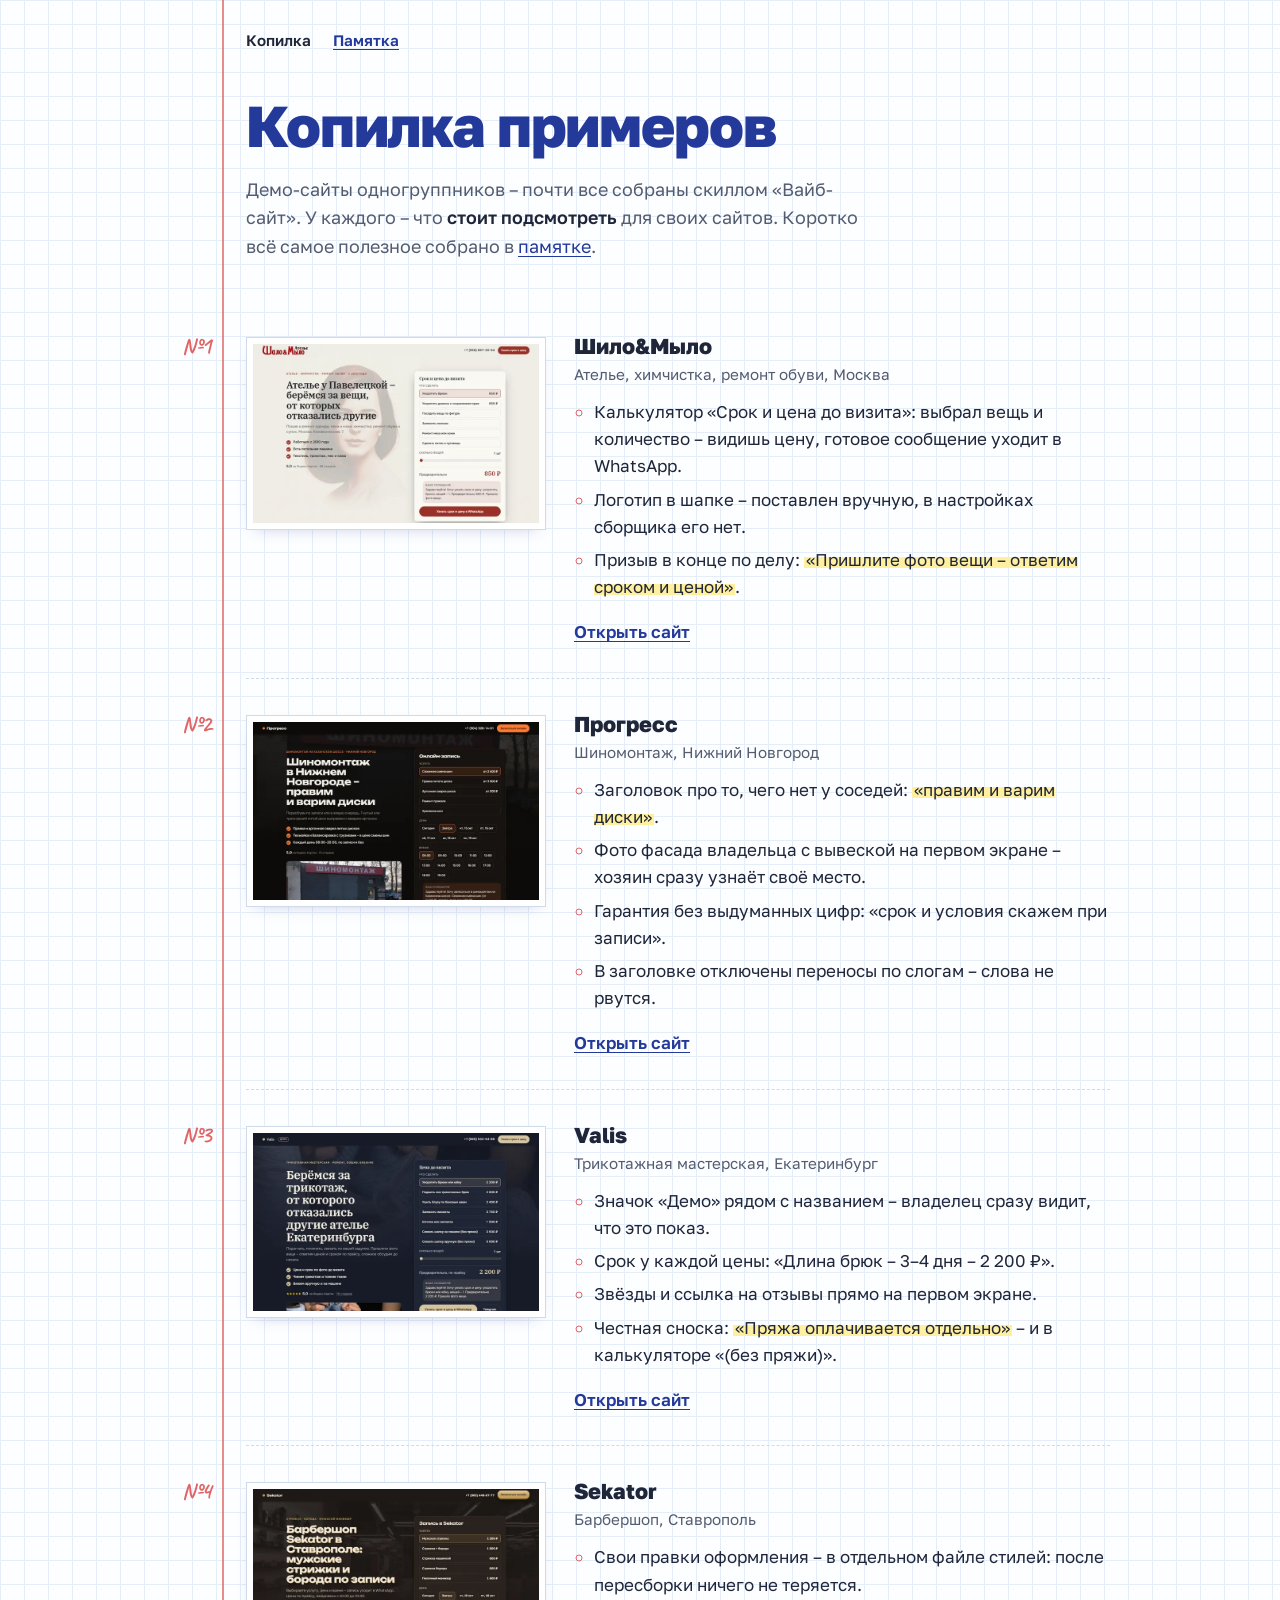
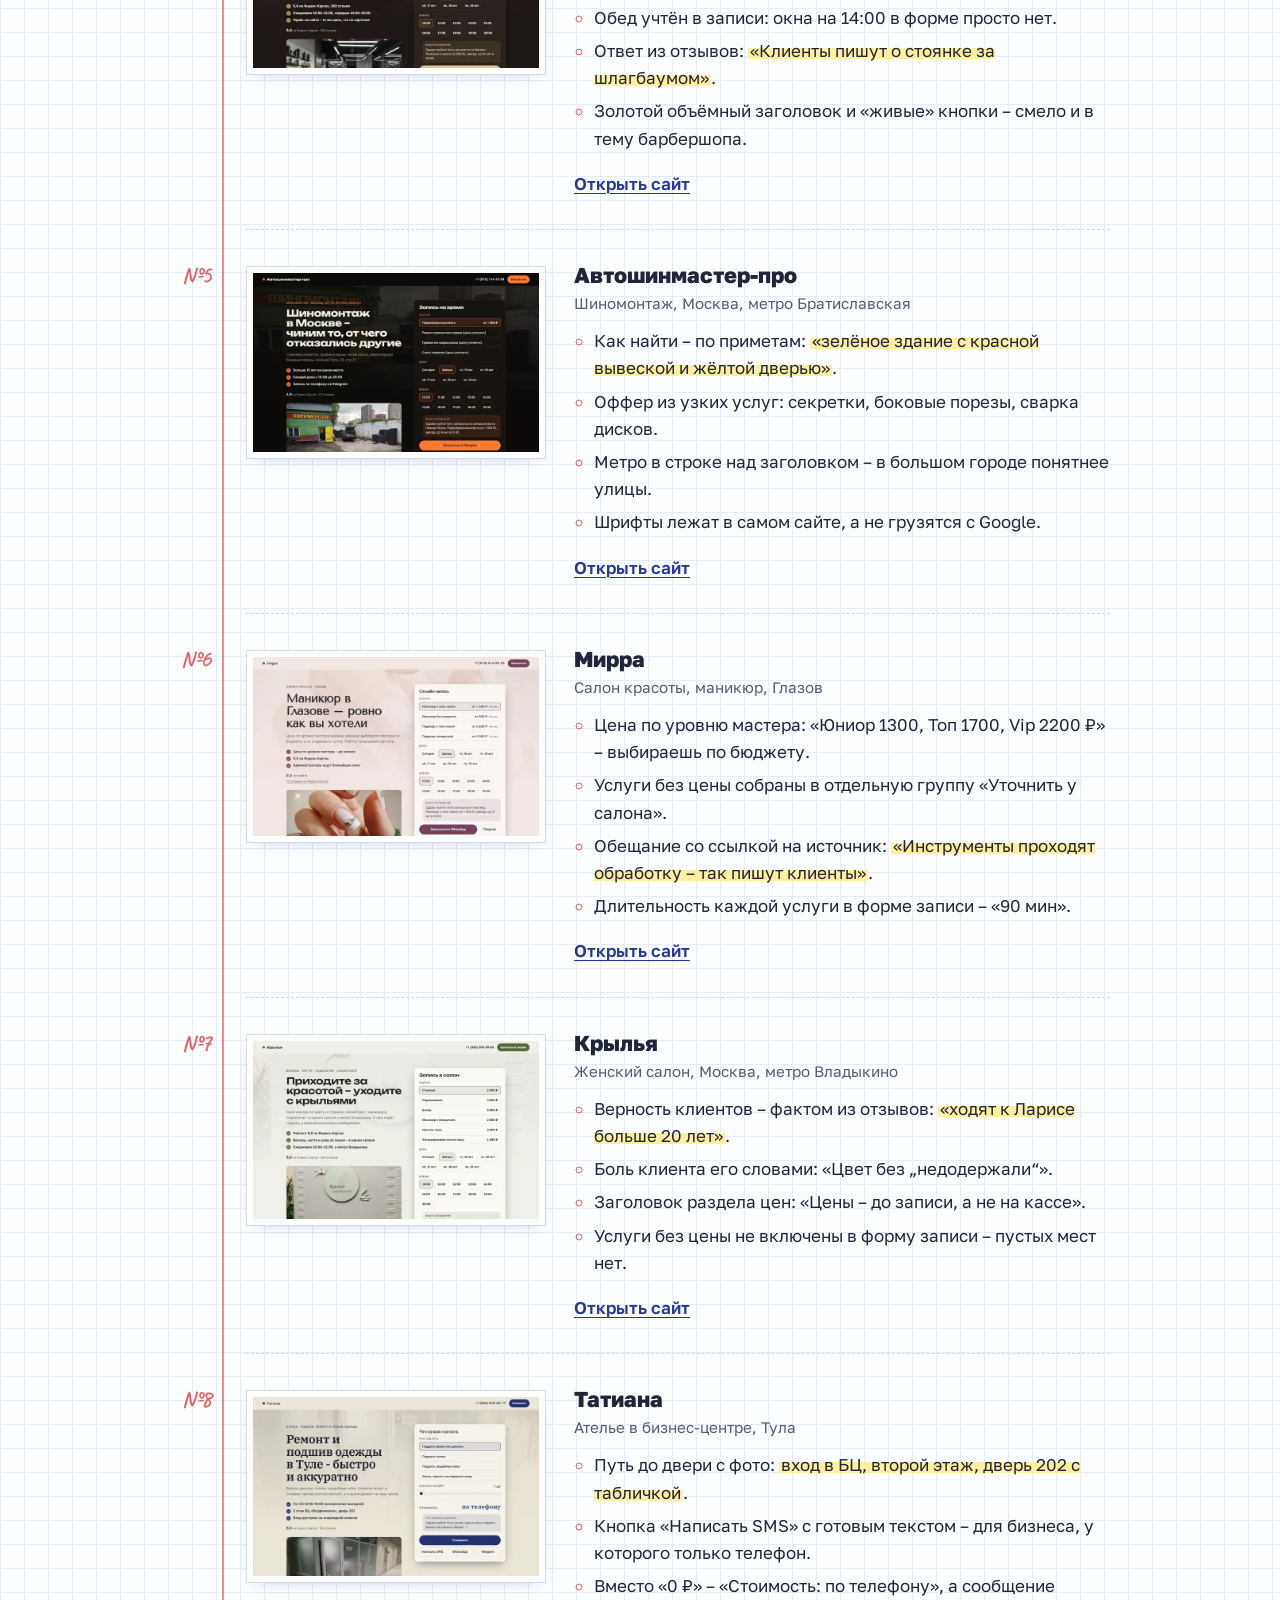
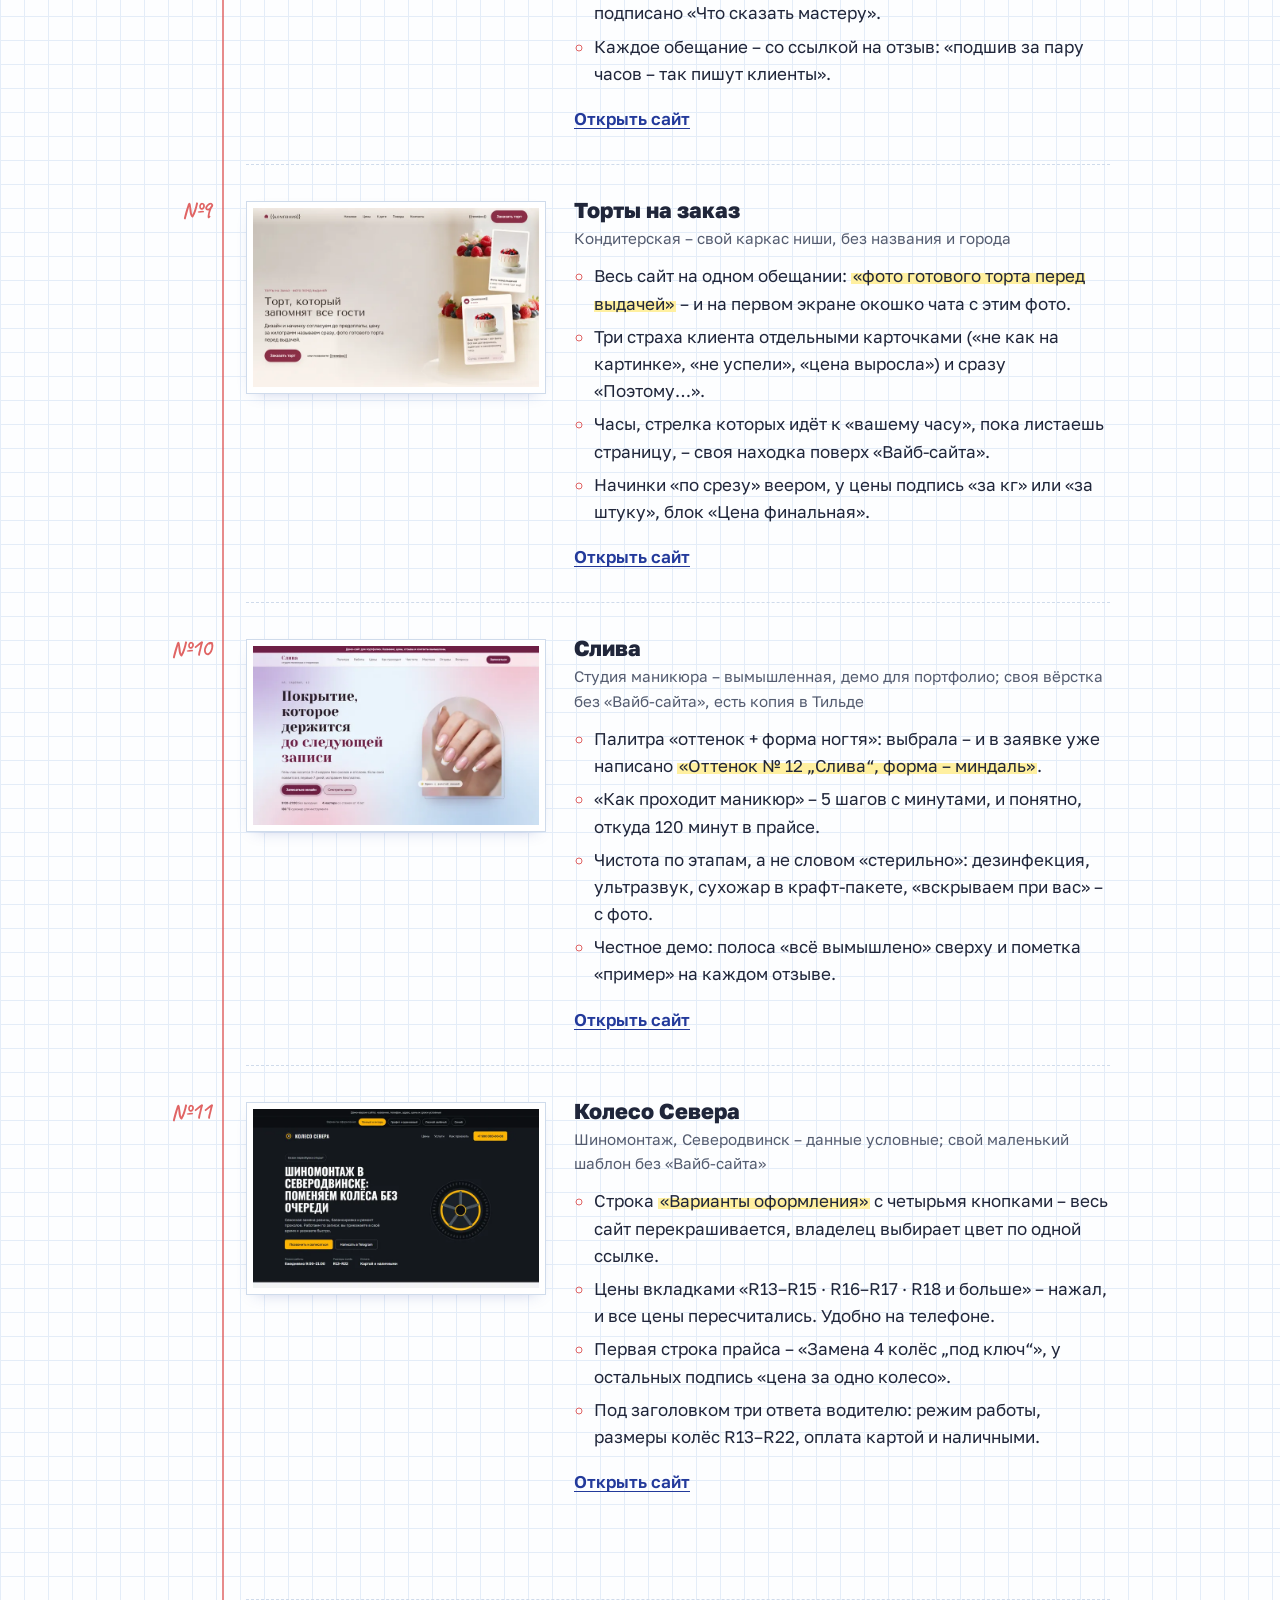
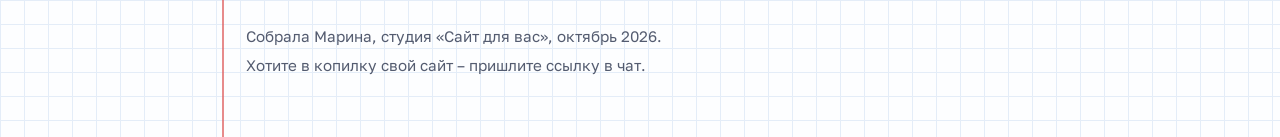
==== commit d01ba250: "Копилка: пример №11 – «Колесо Севера» (шиномонтаж), приём №14 в памятке Co-Authored-By: Claude Opus " ====
--- a/index.html
+++ b/index.html
@@ -4,9 +4,9 @@
 <meta charset="utf-8">
 <meta name="viewport" content="width=device-width, initial-scale=1">
 <title>Копилка примеров – сайты одногруппников</title>
-<meta name="description" content="Десять демо-сайтов одногруппников и что в каждом стоит подсмотреть для своих сайтов.">
+<meta name="description" content="Одиннадцать демо-сайтов одногруппников и что в каждом стоит подсмотреть для своих сайтов.">
 <meta property="og:title" content="Копилка примеров – сайты одногруппников">
-<meta property="og:description" content="Десять демо-сайтов и что в каждом стоит подсмотреть: заголовки, путь до двери, кнопка SMS, честные цены.">
+<meta property="og:description" content="Одиннадцать демо-сайтов и что в каждом стоит подсмотреть: заголовки, путь до двери, кнопка SMS, честные цены.">
 <meta property="og:type" content="website">
 <meta name="robots" content="noindex, nofollow">
 <link rel="icon" href="data:image/svg+xml,%3Csvg xmlns='http://www.w3.org/2000/svg' viewBox='0 0 32 32'%3E%3Crect width='32' height='32' rx='6' fill='%23233a9b'/%3E%3Cpath d='M9 6v20' stroke='%23e06464' stroke-width='2'/%3E%3C/svg%3E">
@@ -182,6 +182,22 @@
         <a class="open" href="https://agnia777.github.io/test_websit_webcode/" target="_blank" rel="noopener">Открыть сайт</a>
       </div>
     </li>
+
+    <li class="clip">
+      <span class="note" aria-hidden="true">№11</span>
+      <a class="shot" href="https://elenahu9-afk.github.io/demo-shinomontazh/" target="_blank" rel="noopener"><img src="assets/shots/koleso-severa.webp" alt="Первый экран демо-сайта шиномонтажа «Колесо Севера»" width="720" height="450" loading="lazy"></a>
+      <div>
+        <h3>Колесо Севера</h3>
+        <p class="where">Шиномонтаж, Северодвинск – данные условные; свой маленький шаблон без «Вайб-сайта»</p>
+        <ul>
+          <li>Строка <mark>«Варианты оформления»</mark> с четырьмя кнопками – весь сайт перекрашивается, владелец выбирает цвет по одной ссылке.</li>
+          <li>Цены вкладками «R13–R15 · R16–R17 · R18 и больше» – нажал, и все цены пересчитались. Удобно на телефоне.</li>
+          <li>Первая строка прайса – «Замена 4 колёс „под ключ“», у остальных подпись «цена за одно колесо».</li>
+          <li>Под заголовком три ответа водителю: режим работы, размеры колёс R13–R22, оплата картой и наличными.</li>
+        </ul>
+        <a class="open" href="https://elenahu9-afk.github.io/demo-shinomontazh/" target="_blank" rel="noopener">Открыть сайт</a>
+      </div>
+    </li>
   </ol>
 
   <footer class="foot">
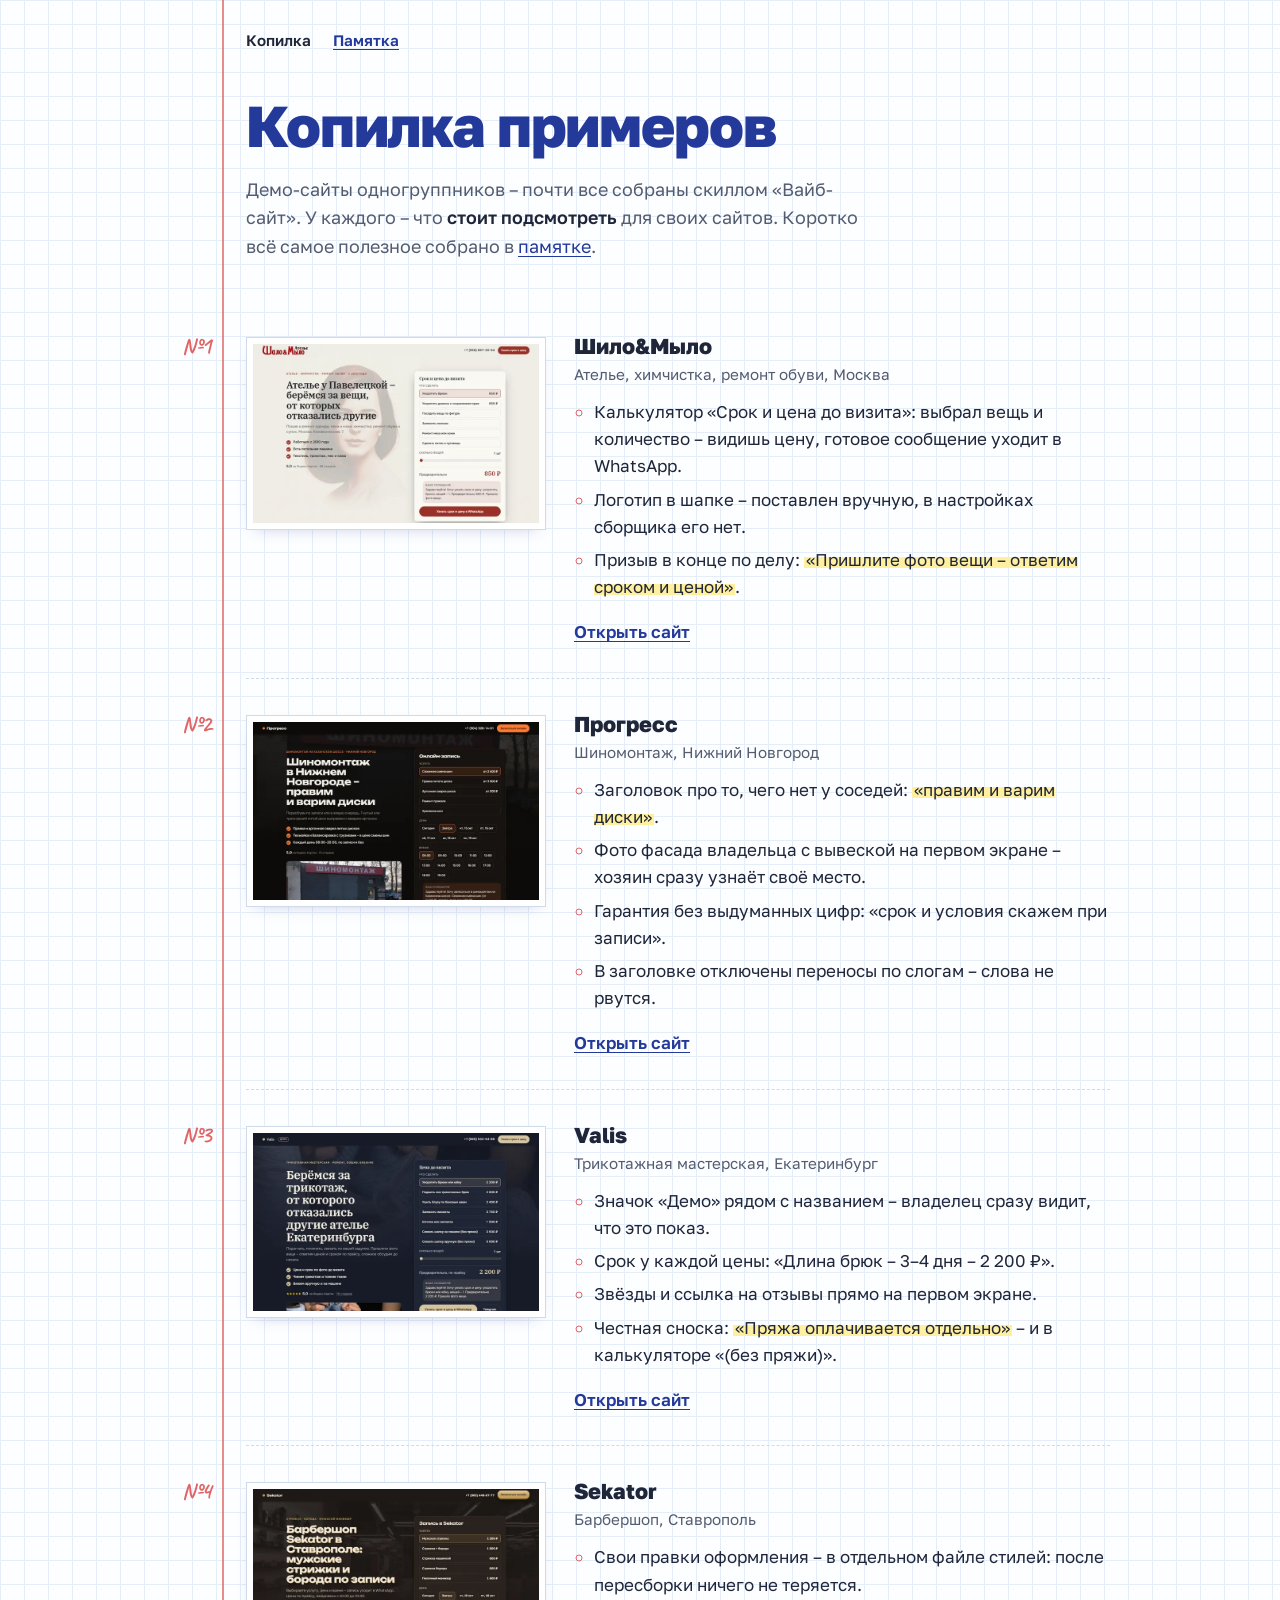
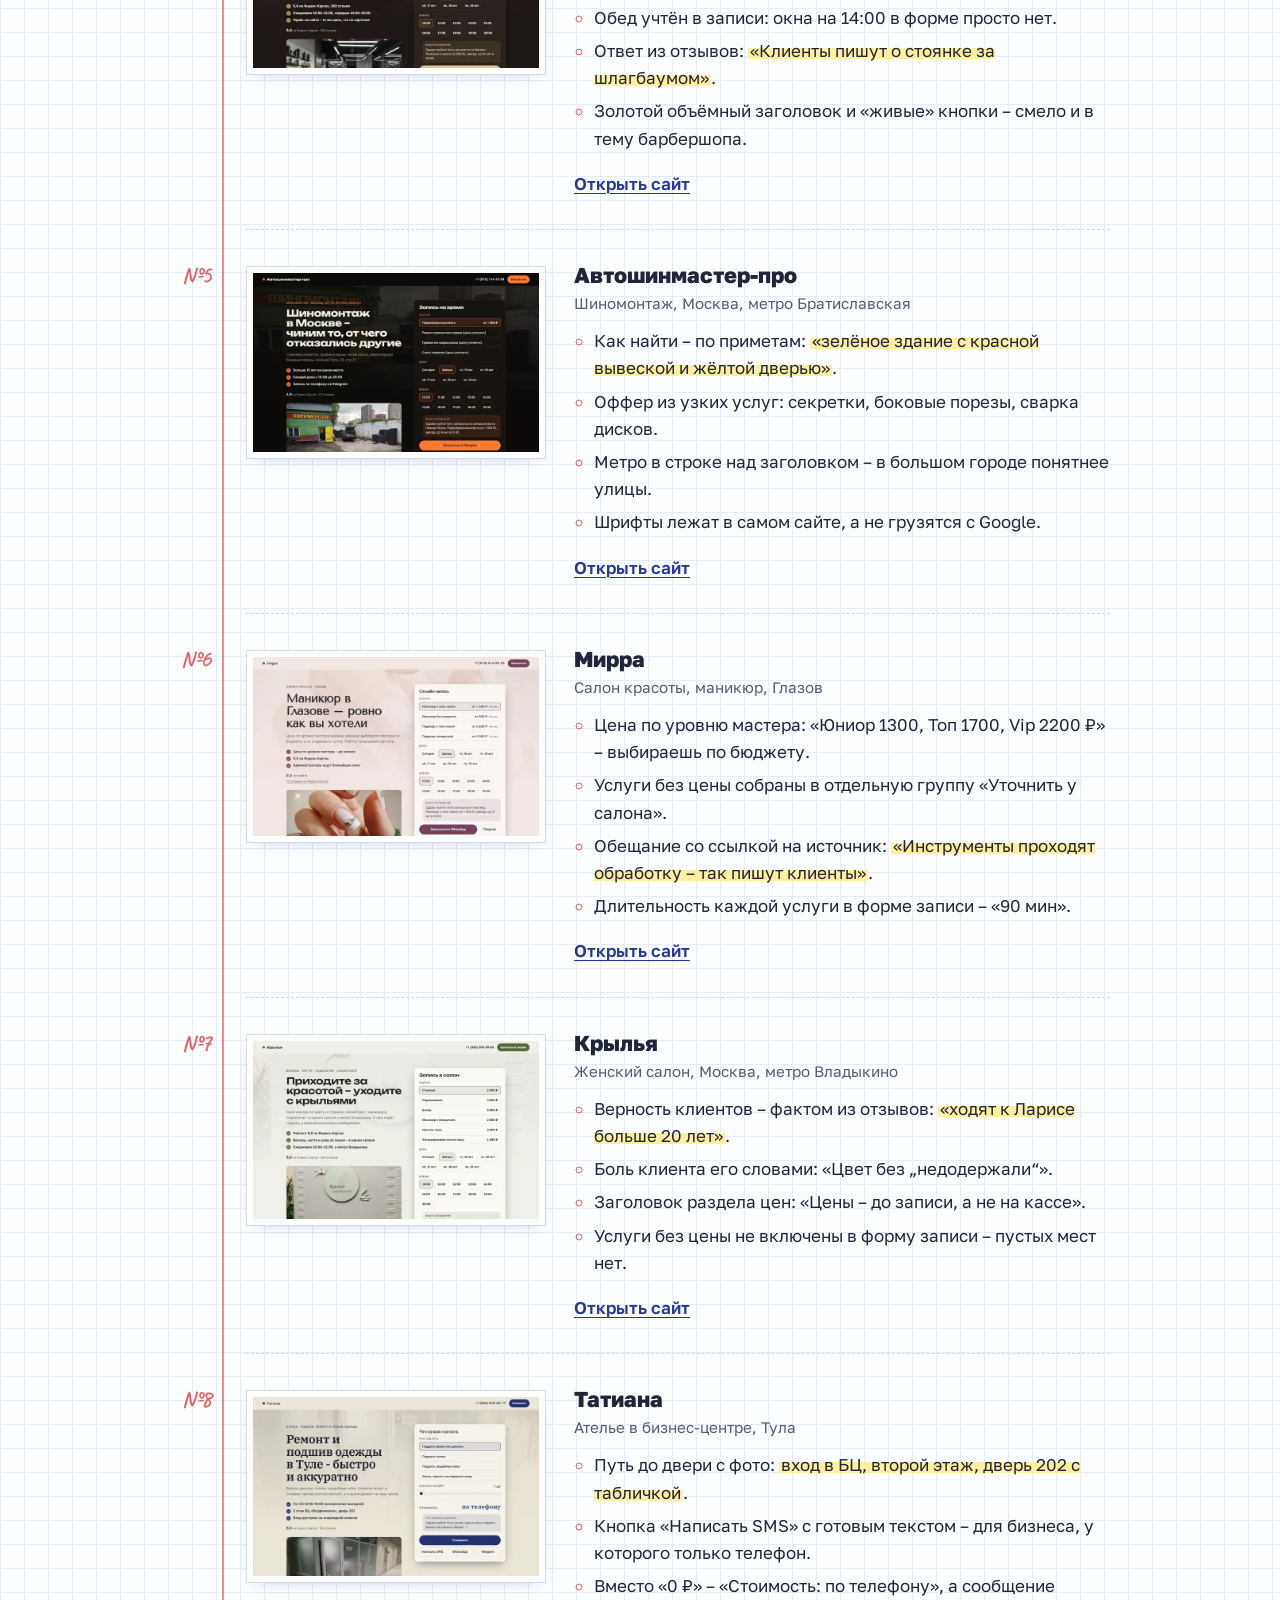
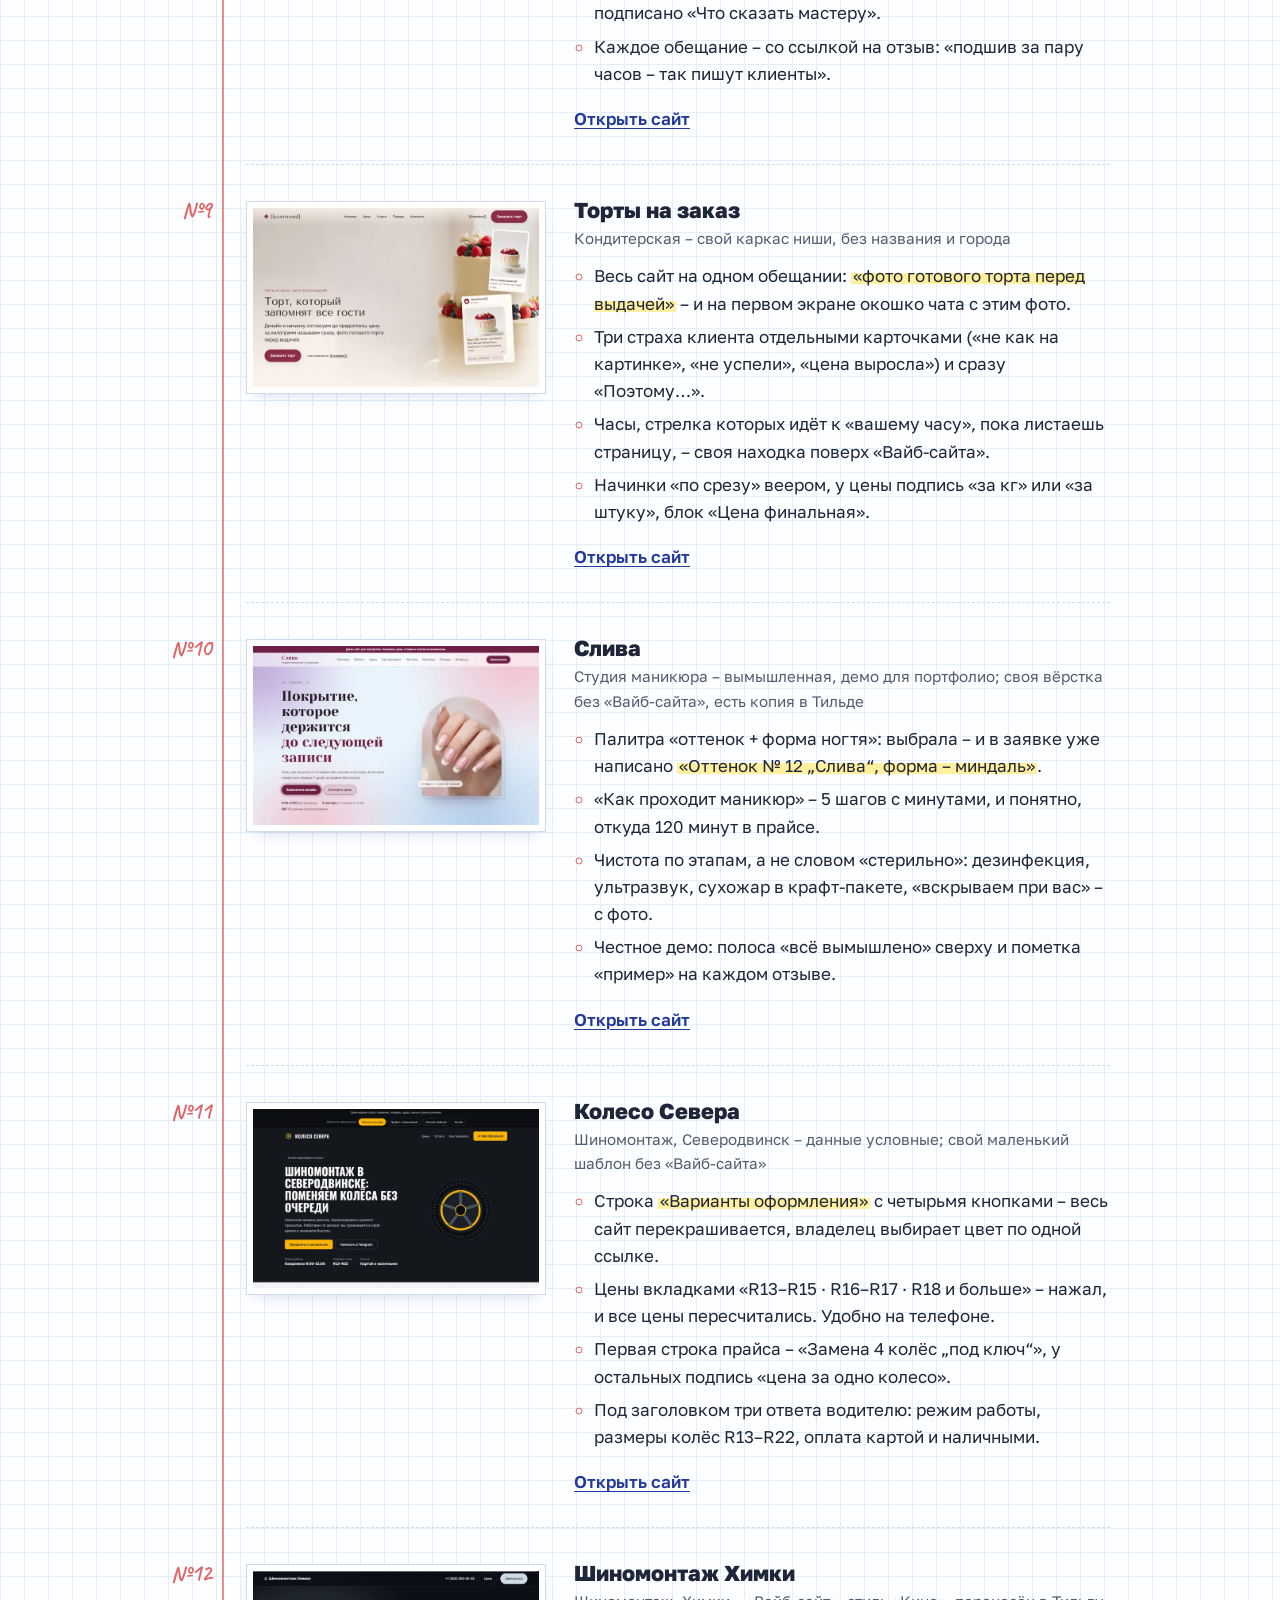
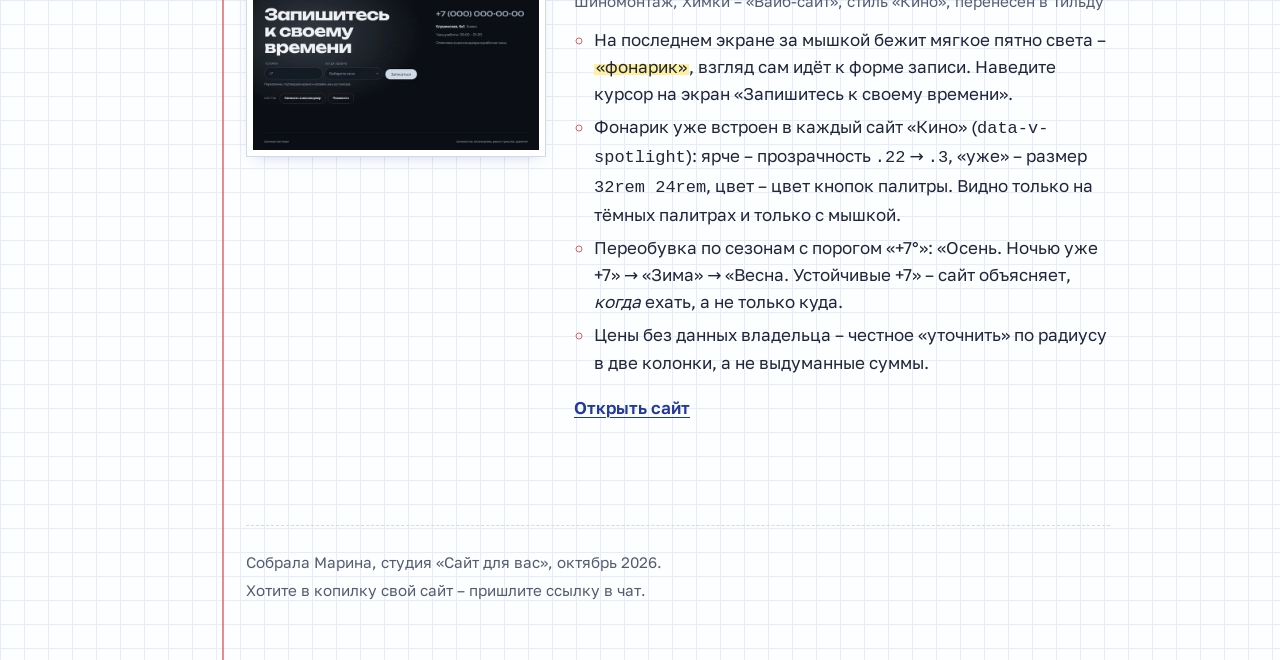
==== commit 16fd7c11: "Копилка: пример №12 – «Шиномонтаж Химки» (фонарик за курсором), приём №15 в памятке Co-Authored-By: " ====
--- a/index.html
+++ b/index.html
@@ -4,9 +4,9 @@
 <meta charset="utf-8">
 <meta name="viewport" content="width=device-width, initial-scale=1">
 <title>Копилка примеров – сайты одногруппников</title>
-<meta name="description" content="Одиннадцать демо-сайтов одногруппников и что в каждом стоит подсмотреть для своих сайтов.">
+<meta name="description" content="Двенадцать демо-сайтов одногруппников и что в каждом стоит подсмотреть для своих сайтов.">
 <meta property="og:title" content="Копилка примеров – сайты одногруппников">
-<meta property="og:description" content="Одиннадцать демо-сайтов и что в каждом стоит подсмотреть: заголовки, путь до двери, кнопка SMS, честные цены.">
+<meta property="og:description" content="Двенадцать демо-сайтов и что в каждом стоит подсмотреть: заголовки, путь до двери, кнопка SMS, честные цены, «фонарик» за курсором.">
 <meta property="og:type" content="website">
 <meta name="robots" content="noindex, nofollow">
 <link rel="icon" href="data:image/svg+xml,%3Csvg xmlns='http://www.w3.org/2000/svg' viewBox='0 0 32 32'%3E%3Crect width='32' height='32' rx='6' fill='%23233a9b'/%3E%3Cpath d='M9 6v20' stroke='%23e06464' stroke-width='2'/%3E%3C/svg%3E">
@@ -198,6 +198,22 @@
         <a class="open" href="https://elenahu9-afk.github.io/demo-shinomontazh/" target="_blank" rel="noopener">Открыть сайт</a>
       </div>
     </li>
+
+    <li class="clip">
+      <span class="note" aria-hidden="true">№12</span>
+      <a class="shot" href="https://hundredth-braw-lemon.tilda.ws/shinomontazh-demo" target="_blank" rel="noopener"><img src="assets/shots/khimki-fonarik.webp" alt="Последний экран демо-сайта шиномонтажа в Химках: пятно света за курсором" width="720" height="450" loading="lazy"></a>
+      <div>
+        <h3>Шиномонтаж Химки</h3>
+        <p class="where">Шиномонтаж, Химки – «Вайб-сайт», стиль «Кино», перенесён в Тильду</p>
+        <ul>
+          <li>На последнем экране за мышкой бежит мягкое пятно света – <mark>«фонарик»</mark>, взгляд сам идёт к форме записи. Наведите курсор на экран «Запишитесь к своему времени».</li>
+          <li>Фонарик уже встроен в каждый сайт «Кино» (<code>data-v-spotlight</code>): ярче – прозрачность <code>.22</code> → <code>.3</code>, «уже» – размер <code>32rem 24rem</code>, цвет – цвет кнопок палитры. Видно только на тёмных палитрах и только с мышкой.</li>
+          <li>Переобувка по сезонам с порогом «+7°»: «Осень. Ночью уже +7» → «Зима» → «Весна. Устойчивые +7» – сайт объясняет, <em>когда</em> ехать, а не только куда.</li>
+          <li>Цены без данных владельца – честное «уточнить» по радиусу в две колонки, а не выдуманные суммы.</li>
+        </ul>
+        <a class="open" href="https://hundredth-braw-lemon.tilda.ws/shinomontazh-demo" target="_blank" rel="noopener">Открыть сайт</a>
+      </div>
+    </li>
   </ol>
 
   <footer class="foot">
